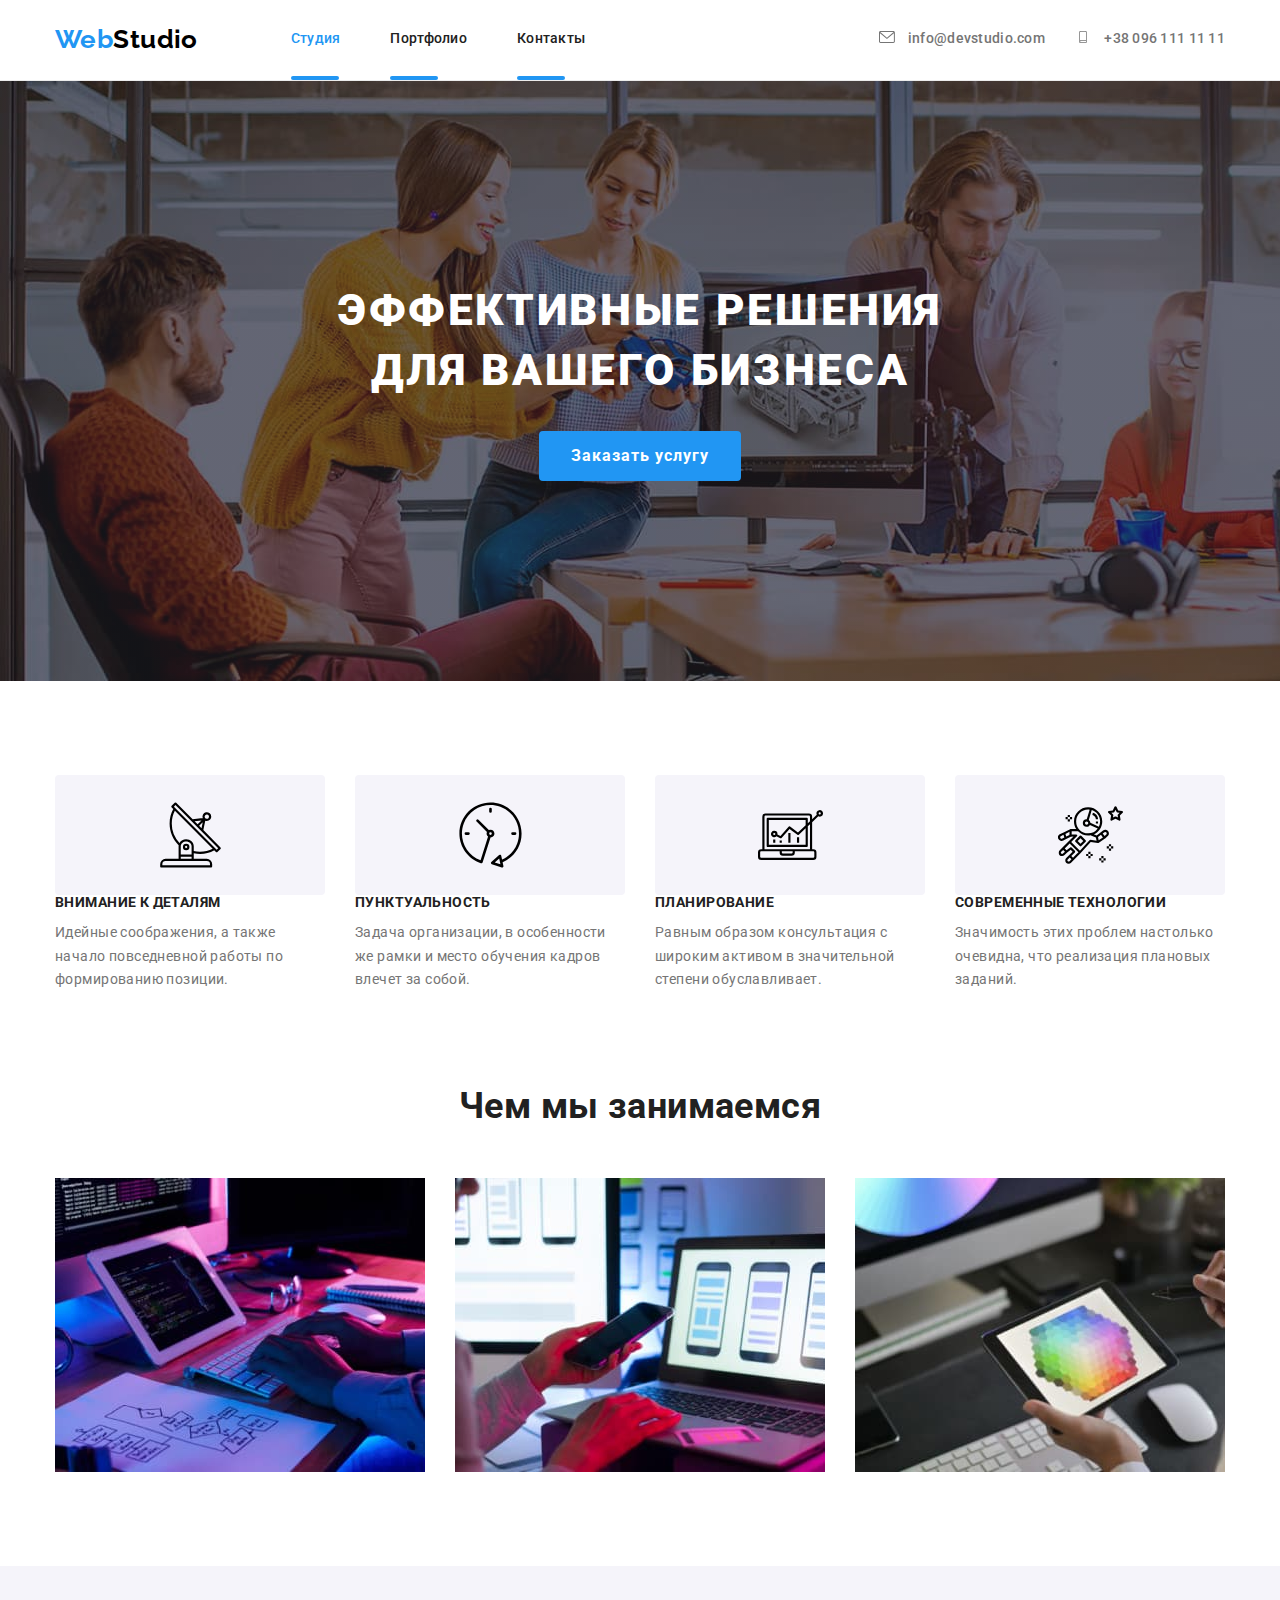
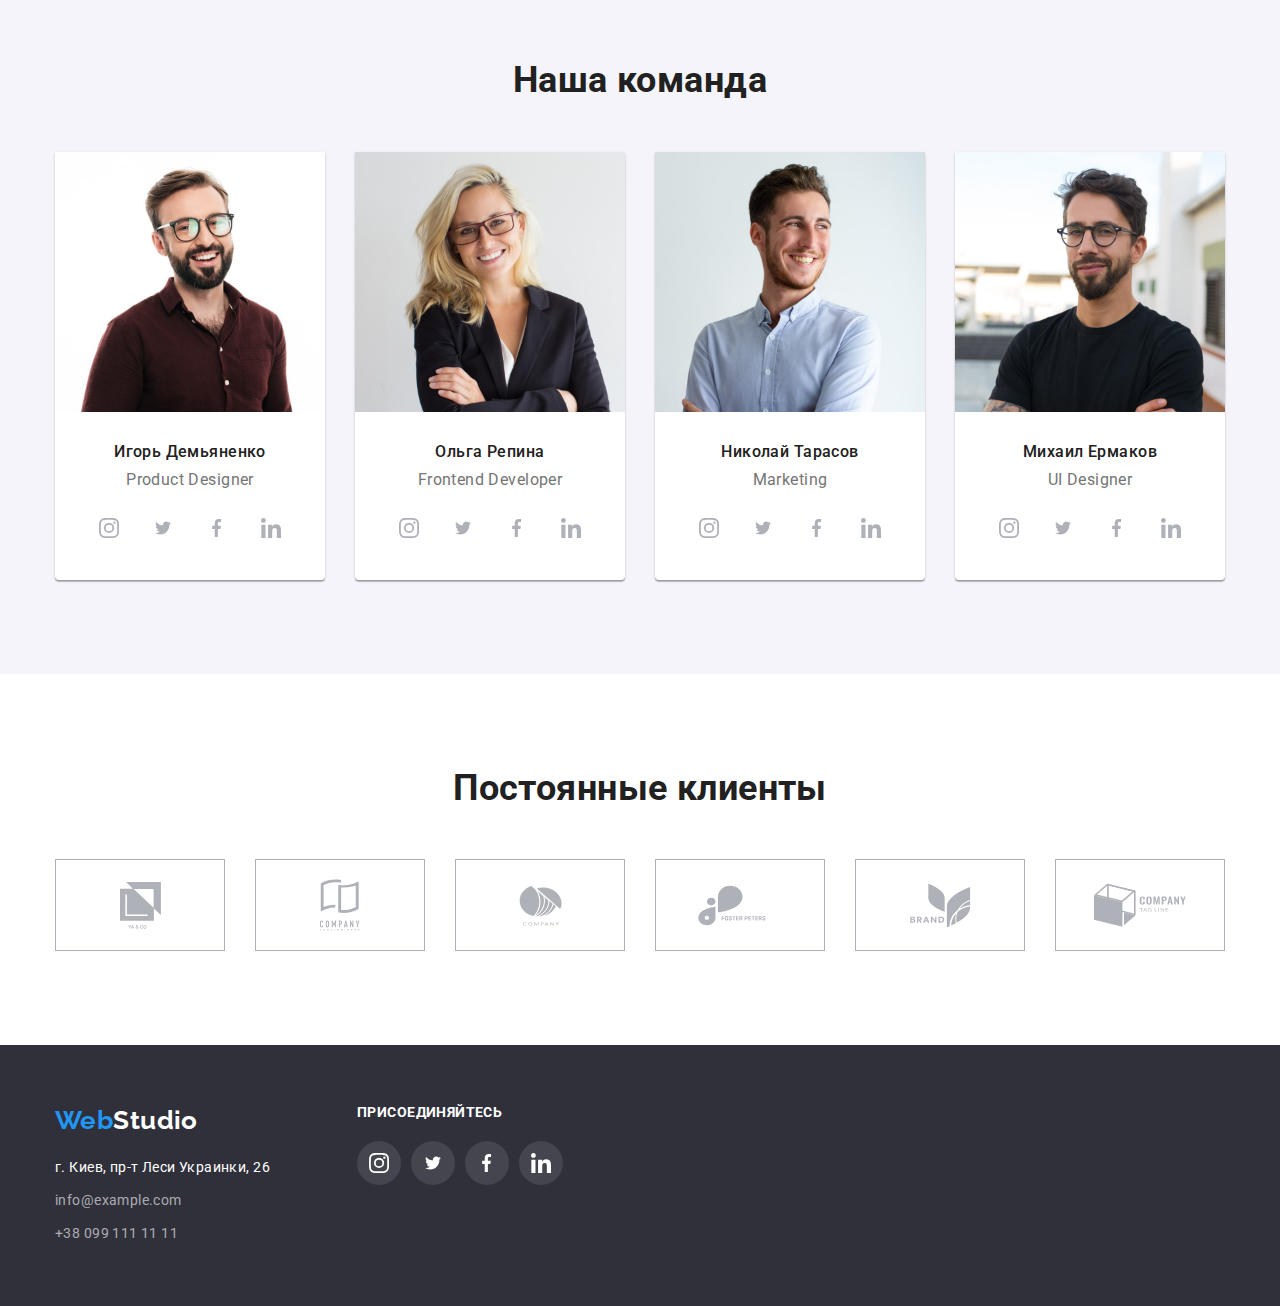
==== index.html @ 02ad619c "Линк в навигации не работает" ====
<!DOCTYPE html>
<html lang="ru">
  <head>
    <meta charset="UTF-8" />
    <meta http-equiv="X-UA-Compatible" content="IE=edge" />
    <meta name="viewport" content="width=device-width, initial-scale=1.0" />
    <title>Студия</title>
    <link rel="preconnect" href="https://fonts.googleapis.com" />
    <link rel="preconnect" href="https://fonts.gstatic.com" crossorigin />
    <link
      href="https://fonts.googleapis.com/css2?family=Raleway:wght@700&family=Roboto:wght@400;500;700;900&display=swap"
      rel="stylesheet"
    />
    <link
      rel="stylesheet"
      href="https://cdnjs.cloudflare.com/ajax/libs/modern-normalize/1.0.0/modern-normalize.min.css"
    />
    <link href="./css/styles.css" rel="stylesheet" />
  </head>
  <body>
    <!-- --------------------------Header---------------------------->
    <header class="page-header">
      <div class="header container">
        <nav class="main-nav">
          <a href="./index.html" lang="en" class="logo"><span class="logo-blue">Web</span>Studio</a>
          <ul class="site-nav list">
            <li class="item">
              <a href="./index.html" class="link current">Студия</a>
            </li>
            <li class="item">
              <a href="./portfolio.html" class="link">Портфолио</a>
            </li>
            <li class="item">
              <a href="" class="link">Контакты</a>
            </li>
          </ul>
        </nav>
        <ul class="contacts-nav list">
          <li class="contact-item">
            <a href="mailto:info@devstudio.com" lang="en" class="link">
              <svg class="contact-icon">
                <use href="./images/icons.svg#icon-envelope"></use>
              </svg>
              info@devstudio.com</a
            >
          </li>
          <li class="contact-item">
            <a href="tel:+380961111111" class="link">
              <svg class="contact-icon">
                <use href="./images/icons.svg#icon-smartphone"></use>
              </svg>
              +38 096 111 11 11</a
            >
          </li>
        </ul>
      </div>
    </header>
    <main>
      <!---------------------------- Герой ---------------------------->
      <section class="hero">
        <div class="container">
          <h1 class="hero-title">
            Эффективные решения <br />
            для вашего бизнеса
          </h1>
          <button type="button" class="button-hero">Заказать услугу</button>
        </div>
      </section>
      <!---------------------------- Особенности---------------------------->
      <section class="section">
        <div class="container">
          <h2 class="section-title title-without-margin visually-hidden">Наши особенности</h2>
          <ul class="feature-list list">
            <li class="feature-item">
              <div class="feature-icon-thumb">
                <svg class="feature-icon" width="65" height="70">
                  <use href="./images/icons.svg#icon-features-antenna"></use>
                </svg>
              </div>

              <h3 class="title">Внимание к деталям</h3>
              <p class="text feature-text">
                Идейные соображения, а также <br />
                начало повседневной работы по <br />
                формированию позиции.
              </p>
            </li>
            <li class="feature-item">
              <div class="feature-icon-thumb">
                <svg class="feature-icon" width="65" height="70">
                  <use href="./images/icons.svg#icon-features-clock"></use>
                </svg>
              </div>
              <h3 class="title">Пунктуальность</h3>
              <p class="text feature-text">
                Задача организации, в особенности <br />
                же рамки и место обучения кадров <br />
                влечет за собой.
              </p>
            </li>
            <li class="feature-item">
              <div class="feature-icon-thumb">
                <svg class="feature-icon" width="65" height="70">
                  <use href="./images/icons.svg#icon-features-diagram"></use>
                </svg>
              </div>
              <h3 class="title">Планирование</h3>
              <p class="text feature-text">
                Равным образом консультация с <br />
                широким активом в значительной <br />
                степени обуславливает.
              </p>
            </li>
            <li class="feature-item">
              <div class="feature-icon-thumb">
                <svg class="feature-icon" width="65" height="70">
                  <use href="./images/icons.svg#icon-features-astronaut"></use>
                </svg>
              </div>
              <h3 class="title">Современные технологии</h3>
              <p class="text feature-text">
                Значимость этих проблем настолько <br />
                очевидна, что реализация плановых <br />
                заданий.
              </p>
            </li>
          </ul>
        </div>
      </section>
      <!------------------------ Виды деятельности ----------------------->
      <section class="section activities">
        <div class="container">
          <h2 class="section-title">Чем мы занимаемся</h2>
          <ul class="activities-list list">
            <li class="activities-item">
              <a href="" class="link">
                <img
                  src="./images/section3-img1.jpg"
                  alt="Процесс программирования"
                  width="370"
                  height="294"
                />
              </a>
            </li>
            <li class="activities-item">
              <a href="" class="link">
                <img
                  src="./images/section3-img2.jpg"
                  alt="Процесс создания мобильного приложения"
                  width="370"
                  height="294"
                />
              </a>
            </li>
            <li class="activities-item">
              <a href="" class="link">
                <img
                  src="./images/section3-img3.jpg"
                  alt="Работа с планшетом"
                  width="370"
                  height="294"
                />
              </a>
            </li>
          </ul>
        </div>
      </section>
      <!------------------------Наша команда------------------------->
      <section class="section team">
        <div class="container">
          <h2 class="section-title">Наша команда</h2>
          <ul class="team-list list">
            <li class="team-item">
              <img
                src="./images/command-img1.jpg"
                alt="Фото Игоря Демьяненко"
                width="270"
                height="260"
                class="img-team"
              />
              <div class="team-content">
                <h3 class="title">Игорь Демьяненко</h3>
                <p lang="en" class="text">Product Designer</p>
                <ul class="social-list list">
                  <li class="social-item">
                    <a href="" class="social-link">
                      <svg class="social-icon instagram">
                        <use href="./images/icons.svg#icon-instagram"></use>
                      </svg>
                    </a>
                  </li>
                  <li class="social-item">
                    <a href="" class="social-link">
                      <svg class="social-icon twitter">
                        <use href="./images/icons.svg#icon-twitter"></use>
                      </svg>
                    </a>
                  </li>
                  <li class="social-item">
                    <a href="" class="social-link">
                      <svg class="social-icon facebook">
                        <use href="./images/icons.svg#icon-facebook"></use>
                      </svg>
                    </a>
                  </li>
                  <li class="social-item">
                    <a href="" class="social-link">
                      <svg class="social-icon linkedin">
                        <use href="./images/icons.svg#icon-linkedin"></use>
                      </svg>
                    </a>
                  </li>
                </ul>
              </div>
            </li>
            <li class="team-item">
              <img
                src="./images/command-img2.jpg"
                alt="Фото Ольги Репиной"
                width="270"
                height="260"
                class="img-team"
              />
              <div class="team-content">
                <h3 class="title">Ольга Репина</h3>
                <p lang="en" class="text">Frontend Developer</p>
                <ul class="social-list list">
                  <li class="social-item">
                    <a href="" class="social-link">
                      <svg class="social-icon instagram">
                        <use href="./images/icons.svg#icon-instagram"></use>
                      </svg>
                    </a>
                  </li>
                  <li class="social-item">
                    <a href="" class="social-link">
                      <svg class="social-icon twitter">
                        <use href="./images/icons.svg#icon-twitter"></use>
                      </svg>
                    </a>
                  </li>
                  <li class="social-item">
                    <a href="" class="social-link">
                      <svg class="social-icon facebook">
                        <use href="./images/icons.svg#icon-facebook"></use>
                      </svg>
                    </a>
                  </li>
                  <li class="social-item">
                    <a href="" class="social-link">
                      <svg class="social-icon linkedin">
                        <use href="./images/icons.svg#icon-linkedin"></use>
                      </svg>
                    </a>
                  </li>
                </ul>
              </div>
            </li>
            <li class="team-item">
              <img
                src="./images/command-img3.jpg"
                alt="Фото Николая Тарасова"
                width="270"
                height="260"
                class="img-team"
              />
              <div class="team-content">
                <h3 class="title">Николай Тарасов</h3>
                <p lang="en" class="text">Marketing</p>
                <ul class="social-list list">
                  <li class="social-item">
                    <a href="" class="social-link">
                      <svg class="social-icon instagram">
                        <use href="./images/icons.svg#icon-instagram"></use>
                      </svg>
                    </a>
                  </li>
                  <li class="social-item">
                    <a href="" class="social-link">
                      <svg class="social-icon twitter">
                        <use href="./images/icons.svg#icon-twitter"></use>
                      </svg>
                    </a>
                  </li>
                  <li class="social-item">
                    <a href="" class="social-link">
                      <svg class="social-icon facebook">
                        <use href="./images/icons.svg#icon-facebook"></use>
                      </svg>
                    </a>
                  </li>
                  <li class="social-item">
                    <a href="" class="social-link">
                      <svg class="social-icon linkedin">
                        <use href="./images/icons.svg#icon-linkedin"></use>
                      </svg>
                    </a>
                  </li>
                </ul>
              </div>
            </li>
            <li class="team-item">
              <img
                src="./images/command-img4.jpg"
                alt="Фото Михаила Ермакова"
                width="270"
                height="260"
                class="img-team"
              />
              <div class="team-content">
                <h3 class="title">Михаил Ермаков</h3>
                <p lang="en" class="text">UI Designer</p>
                <ul class="social-list list">
                  <li class="social-item">
                    <a href="" class="social-link">
                      <svg class="social-icon instagram">
                        <use href="./images/icons.svg#icon-instagram"></use>
                      </svg>
                    </a>
                  </li>
                  <li class="social-item">
                    <a href="" class="social-link">
                      <svg class="social-icon twitter">
                        <use href="./images/icons.svg#icon-twitter"></use>
                      </svg>
                    </a>
                  </li>
                  <li class="social-item">
                    <a href="" class="social-link">
                      <svg class="social-icon facebook">
                        <use href="./images/icons.svg#icon-facebook"></use>
                      </svg>
                    </a>
                  </li>
                  <li class="social-item">
                    <a href="" class="social-link">
                      <svg class="social-icon linkedin">
                        <use href="./images/icons.svg#icon-linkedin"></use>
                      </svg>
                    </a>
                  </li>
                </ul>
              </div>
            </li>
          </ul>
        </div>
      </section>
      <!----------------------Постоянные клиенты------------------------>
      <section class="section">
        <div class="container">
          <h2 class="section-title">Постоянные клиенты</h2>
          <ul class="client-list list">
            <li class="client-items">
              <a href="" class="client-link">
                <svg class="client-icon" width="41" height="47">
                  <use href="./images/icons.svg#icon-logo-client-1"></use>
                </svg>
              </a>
            </li>
            <li class="client-items">
              <a href="" class="client-link">
                <svg class="client-icon" width="40" height="52">
                  <use href="./images/icons.svg#icon-logo-client-2"></use>
                </svg>
              </a>
            </li>
            <li class="client-items">
              <a href="" class="client-link">
                <svg class="client-icon" width="43" height="41">
                  <use href="./images/icons.svg#icon-logo-client-3"></use>
                </svg>
              </a>
            </li>
            <li class="client-items">
              <a href="" class="client-link">
                <svg class="client-icon" width="84" height="41">
                  <use href="./images/icons.svg#icon-logo-client-4"></use>
                </svg>
              </a>
            </li>
            <li class="client-items">
              <a href="" class="client-link">
                <svg class="client-icon" width="63" height="45">
                  <use href="./images/icons.svg#icon-logo-client-5"></use></svg
              ></a>
            </li>
            <li class="client-items">
              <a href="" class="client-link">
                <svg class="client-icon" width="94" height="44">
                  <use href="./images/icons.svg#icon-logo-client-6"></use>
                </svg>
              </a>
            </li>
          </ul>
        </div>
      </section>
    </main>
    <!-- ----------------------------Footer---------------------------- -->
    <footer class="footer-main">
      <div class="footer container">
        <div class="footer-contact">
          <a href="./index.html" lang="en" class="logo"
            ><span class="logo-blue">Web</span><span class="logo-white">Studio</span></a
          >
          <address class="footer-adres-group">
            <ul class="contact-list list">
              <li class="list-item">
                <a
                  href="https://goo.gl/maps/FkcfEeyYFR5ao9Cw6"
                  target="_blank"
                  rel="nofollow noopener noreferrer noindex"
                  class="adress"
                  >г. Киев, пр-т Леси Украинки, 26</a
                >
              </li>
              <li class="list-item">
                <a href="mailto:info@example.com" lang="en" class="link">info@example.com</a>
              </li>
              <li class="list-item">
                <a href="tel:+380991111111" class="link">+38 099 111 11 11</a>
              </li>
            </ul>
          </address>
        </div>
        <div class="footer-social">
          <p class="social-text">присоединяйтесь</p>
          <ul class="social-list list">
            <li class="social-item">
              <a
                href=""
                class="social-link footer-social-link"
                aria-label="Перейти в наш Instagram"
              >
                <span class="visually-hidden">Перейти в наш Instagram</span>
                <svg class="social-icon instagram">
                  <use href="./images/icons.svg#icon-instagram"></use>
                </svg>
              </a>
            </li>
            <li class="social-item">
              <a href="" class="social-link footer-social-link" aria-label="Перейти на наш Twitter">
                <span class="visually-hidden">Перейти на наш Twitter</span>
                <svg class="social-icon twitter">
                  <use href="./images/icons.svg#icon-twitter"></use>
                </svg>
              </a>
            </li>
            <li class="social-item">
              <a
                href=""
                class="social-link footer-social-link"
                aria-label="Перейти на нашу страницу в Facebook"
              >
                <span class="visually-hidden">Перейти на нашу страницу в Facebook</span>
                <svg class="social-icon facebook">
                  <use href="./images/icons.svg#icon-facebook"></use>
                </svg>
              </a>
            </li>
            <li class="social-item">
              <a
                href=""
                class="social-link footer-social-link"
                aria-label="Перейти на нашу страницу в linkedin"
              >
                <span class="visually-hidden">Перейти на нашу страницу в linkedin</span>
                <svg class="social-icon linkedin">
                  <use href="./images/icons.svg#icon-linkedin"></use>
                </svg>
              </a>
            </li>
          </ul>
        </div>
      </div>
    </footer>
  </body>
</html>
---- css/styles.css ----
:root {
  --primary-text-color: #757575;
  --title-text-color: #212121;
  --accent-color: #2196f3;
  --primari-white-color: #ffffff;
  --secondary-white-color: rgba(255, 255, 255, 0.6);
  --secondary-background-color-dark: #2f303a;
  --secondary-background-color-light: #f5f4fa;
  --logo-black: #000000;
  --border-header-color: rgba(236, 236, 236, 100%);
  --border-cards-color: rgba(238, 238, 238, 100%);
  --hero-gradient: rgba(47, 48, 58, 0.4);
  --border-client-color: rgba(175, 177, 184, 1);
  --linear-gradient-hero-color: rgba(47, 48, 58, 0.4);
  --primary-icon-color: #afb1b8;
  --background-icon-footer-color: rgba(255, 255, 255, 0.1);
}

/*----------------------------- Палитра:-----------------------------

Цвет основного текста - #757575
Вторичный цвет текста -  #212121
Акцент - #2196F3
Белый цвет - #FFFFFF
Блый с прозрачностью - rgba(255, 255, 255, 0.6)
Вторичный цвет фона #2F303A
*/

body {
  color: var(--primary-text-color);
  background-color: var(--primari-white-color);
  font-family: Roboto, sans-serif;
  font-size: 14px;
  letter-spacing: 0.03em;
}

.container {
  width: 1200px;
  padding-left: 15px;
  padding-right: 15px;
  margin: 0 auto;
}

/*----------------------------- Утилиты-----------------------------*/

h1,
h2,
h3,
h4,
h5,
h6,
p {
  margin-top: 0px;
  margin-bottom: 0px;
}

img {
  display: block;
  max-width: 100%;
}

.list {
  padding: 0px;
  margin: 0px;

  list-style: none;
}

.visually-hidden {
  position: absolute;
  white-space: nowrap;
  width: 1px;
  height: 1px;
  overflow: hidden;
  border: 0;
  padding: 0;
  clip: rect(0 0 0 0);
  clip-path: inset(50%);
  margin: -1px;
}
/* .hidden {
  visibility: hidden;
} */

/* -----------------------------Social-icons -----------------------------*/

.social-list {
  display: flex;
  justify-content: center;
}

.social-item a {
  display: flex;
  align-items: center;
  justify-content: center;
}

.social-item:not(:last-child) {
  margin-right: 10px;
}

.social-link {
  display: block;
  width: 44px;
  height: 44px;
  border-radius: 50%;

  color: var(--primary-icon-color);
}

.social-icon {
  width: 20px;
  height: 20px;

  fill: currentColor;
}

.social-link:hover,
.social-lin:focus {
  background-color: var(--accent-color);
  color: var(--primari-white-color);
}

.twitter {
  width: 20px;
  height: 16px;
}

.facebook {
  width: 10px;
  height: 20px;
}

/*----------------------------- Header -----------------------------*/

.page-header {
  position: relative;

  padding-top: 24px;
  padding-bottom: 25px;
  border-bottom: 1px solid var(--border-header-color);
}

/* -----------------------------Лого -----------------------------*/

.logo {
  color: var(--logo-black);
  font-family: Raleway, sans-serif;
  font-size: 26px;
  line-height: 1.19;
  font-weight: 700;
  text-decoration: none;
}

.logo-blue {
  color: var(--accent-color);
}

.logo-white {
  color: var(--primari-white-color);
}

/* -----------------------------Site nav -----------------------------*/

.header {
  display: flex;
  align-items: center;
  justify-content: space-between;
}

.page-header .main-nav {
  display: flex;
  align-items: center;
}

.site-nav {
  display: flex;
  margin-left: 93px;
}

.site-nav .item:not(:last-child) {
  margin-right: 50px;
}

/* Расширяет "область действия" ссылок  */
.site-nav .link {
  display: block;
  padding-top: 7px;
  padding-bottom: 7px;
}

.contacts-nav {
  display: flex;
}

.contact-item {
  display: flex;
  align-items: center;
}

.contact-item:not(:last-child) {
  margin-right: 30px;
}

.site-nav .link.current {
  color: var(--accent-color);
}

.site-nav .link {
  color: var(--title-text-color);
  line-height: 1.14;
  font-weight: 500;
  letter-spacing: 0.02em;
  text-decoration: none;
}
.site-nav .link:focus,
.site-nav .link:hover {
  color: var(--accent-color);
}

/* .main-nav .item {
  display: block;
} */

.site-nav .link::after {
  position: absolute;
  bottom: 0%;

  content: '';
  display: block;
  width: 48px;
  height: 4px;

  background-color: var(--accent-color);
  border-radius: 2px;
  /* opacity: 0; */
}

.site-nav .link:hover .link::after {
  opacity: 1;
  background-color: red;
}

.contacts-nav .link {
  color: var(--primary-text-color);
  line-height: 1.14;
  font-weight: 500;
  letter-spacing: 0.02em;
  text-decoration: none;
}

.contact-item {
  fill: currentColor;
}

.contacts-nav .link:focus,
.contacts-nav .link:hover {
  color: var(--accent-color);
}

.contacts-nav .item:not(:last-child) {
  margin-right: 50px;
}

.contact-icon {
  width: 16px;
  height: 12px;
  margin-right: 10px;
}

/* Аналогичные варианты предыдущего селектора */
/* .contacts-nav li:not(:last-child){
  margin-right: 50px; */

/* .contacts-nav .item + .item {
  margin-right: 50px;
} */

/* --------------------------Стили для index.html -----------------------*/

/*------------------------ Common sections style ------------------------*/

.section {
  padding-top: 94px;
  padding-bottom: 94px;
}

.section-title {
  margin-bottom: 50px;

  color: var(--title-text-color);
  font-size: 36px;
  line-height: 1.16;
  text-align: center;
}

.section .title {
  margin-bottom: 10px;

  color: var(--title-text-color);
  font-weight: 500;
  font-size: 16px;
  line-height: 1.19;
}

/*----------------------------- Hero -----------------------------*/
.hero {
  padding-top: 200px;
  padding-bottom: 200px;

  text-align: center;

  background-color: rgba(47, 48, 58, 1);
  min-height: 600px;
  max-width: 1600px;
  margin-left: auto;
  margin-right: auto;
  background-image: linear-gradient(
      var(--linear-gradient-hero-color),
      var(--linear-gradient-hero-color)
    ),
    url('../images/bcg-hero.jpg');
  background-clip: padding-box;
}

.hero-title {
  margin-bottom: 30px;

  color: var(--primari-white-color);
  font-size: 44px;
  line-height: 1.36;
  letter-spacing: 0.06em;
  font-weight: 900;
  text-transform: uppercase;
}

.button-hero {
  padding: 10px 32px;

  color: var(--primari-white-color);
  background-color: var(--accent-color);
  font-weight: 700;
  font-size: 16px;
  line-height: 1.88;
  letter-spacing: 0.06em;
  border: none;
  border-radius: 4px;
}

/*----------------------------- Features -----------------------------*/

.title-without-margin {
  margin: 0px;
}

.feature-list {
  display: flex;
}

.feature-item:not(:last-child) {
  margin-right: 30px;
}

.feature-icon-thumb {
  width: 270px;
  height: 120px;
  background-color: var(--secondary-background-color-light);
  border-radius: 4px;

  display: flex;
  justify-content: center;
  align-items: center;
}

/* Иконки можно как фон задать, если они не интерактивные: */
/* .feature-item::before {
  content: '';
  display: block;
  height: 120px;
  background-color: var(--secondary-background-color-light);
  border-radius: 4px;
}

.feature-item:nth-child(1)::before {
  background-image: url(../images/features-antenna.svg);
  background-repeat: no-repeat;
  background-position: center;
}

.feature-item:nth-child(2)::before {
  background-image: url(../images/features-clock.svg);
  background-repeat: no-repeat;
  background-position: center;
}

.feature-item:nth-child(3)::before {
  background-image: url(../images/features-diagram.svg);
  background-repeat: no-repeat;
  background-position: center;
}

.feature-item:nth-child(4)::before {
  background-image: url(../images/features-astronaut.svg);
  background-repeat: no-repeat;
  background-position: center;
} */

.feature-item .title {
  color: var(--title-text-color);
  font-size: 14px;
  line-height: 1.14;
  font-weight: 700;
  text-transform: uppercase;
}

.feature-item .text {
  line-height: 1.7;
}

.feature-item .feature-text {
  width: 270px;
}

/*----------------------------- Activities -----------------------------*/

.section.activities {
  padding-top: 0px;
}

.section .activities-list {
  display: flex;
}

.activities-item:not(:last-child) {
  margin-right: 30px;
}

/* -----------------------------Team----------------------------- */
.section.team {
  background-color: var(--secondary-background-color-light);
}

.team-list {
  display: flex;
  justify-content: space-between;
}

/* А можно вместо justify-content: space-between в предыдущем правиле (во флексе) вот так сделать */
/* .team-item:not(:last-child) {
  margin-right: 30px;
} */

.team-item {
  box-shadow: 0px 2px 1px 0px rgba(0, 0, 0, 0.2), 0px 1px 1px 0px rgba(0, 0, 0, 0.14),
    0px 1px 3px 0px rgba(0, 0, 0, 0.12);
  border-bottom-left-radius: 4px;
  border-bottom-right-radius: 4px;
  background-color: var(--primari-white-color);
}

.team-content {
  padding: 30px 32px;
}

.team-list .title {
  text-align: center;
}

.team-item .text {
  margin-bottom: 16px;

  font-size: 16px;
  line-height: 1.17;
  text-align: center;
}

/* -----------------------------Client----------------------------- */

.client-list {
  display: flex;
  justify-content: space-between;
}

.client-link {
  width: 170px;
  height: 92px;
  border: 1px solid var(--border-client-color);

  display: flex;
  justify-content: center;
  align-items: center;
  color: var(--primary-icon-color);
}

.client-link:hover,
.client-link:focus {
  color: var(--accent-color);
  border-color: var(--accent-color);
}

.client-icon {
  fill: currentColor;
}

/* -----------------------------Footer ----------------------------- */

.footer-main {
  padding-top: 60px;
  padding-bottom: 60px;

  background-color: var(--secondary-background-color-dark);
}

.footer.container {
  display: flex;
}

.contact-list .adress {
  color: var(--primari-white-color);
  line-height: 1.71;
}

.contact-list .link {
  color: var(--secondary-white-color);
  line-height: 1.71;
  text-decoration: none;
}

.contact-list .adress:focus,
.contact-list .adress:hover,
.contact-list .link:focus,
.contact-list .link:hover {
  color: var(--accent-color);
}

.contact-list .link,
.contact-list .adress {
  font-style: normal;
  text-decoration: none;
}

.contact-list .list-item:not(:last-child) {
  margin-bottom: 9px;
}

.footer-adres-group {
  margin-top: 20px;
}

.social-text {
  margin-bottom: 20px;

  color: var(--primari-white-color);
  font-weight: 700;
  line-height: 1.14;
  letter-spacing: 0.03em;
  text-transform: uppercase;
}

.footer-social {
  margin-left: 87px;
}

.footer-social-link {
  background-color: var(--background-icon-footer-color);
  color: var(--primari-white-color);
}

.footer-social-link:hover,
.footer-social-link:focus {
  background-color: var(--accent-color);
}

/* -----------------------Стили для portfolio.html -----------------------*/

/* -----------------------------Buttons----------------------------- */

.portfolio-button-list {
  display: flex;
  justify-content: center;
  margin-bottom: 50px;
}

.btn-item:not(:last-child) {
  margin-right: 8px;
}

.button-portfolio {
  border: none;
  border-radius: 4px;

  font-weight: 500;
  font-size: 16px;
  line-height: 1.63;
  padding: 6px 22px;
  color: var(--title-text-color);
  background-color: var(--secondary-background-color-light);
  /* font-family: inherit; */
  cursor: pointer;
}

.button-portfolio:hover,
.button-portfolio:focus {
  color: var(--primari-white-color);
  background-color: var(--accent-color);

  box-shadow: 0px 2px 2px 0px rgba(0, 0, 0, 0.12), 0px 1px 2px 0px rgba(0, 0, 0, 0.08),
    0px 3px 1px 0px rgba(0, 0, 0, 0.1);
}

/*-------------------------- List of our works --------------------------*/

.nomargin {
  margin: 0px;
}

.cards-list {
  display: flex;
  flex-wrap: wrap;
}

/* calc ((100% - кол-во маржинов в строке * на значение маржина) / на кол-во элементов в строке */

.cards-list .cards-item {
  /* width: 370px; */
  /* вместо width правильнее flex-basis */
  flex-basis: calc((100% - 60px) / 3);
  /* Аналогично предыдущей формуле */
  /* flex-basis: calc(100% / 3 - 30px); */
  margin-right: 30px;
  margin-bottom: 30px;
}

.cards-list .cards-item:nth-child(3n) {
  margin-right: 0px;
}

.cards-list .cards-item:nth-last-child(-n + 3) {
  margin-bottom: 0px;
}

/* А можно вот так, для уменьшения кода. 
Тоесть точечно даем маржин, а не даем всей группе и точечно снимаем*/
/* .cards-list .cards-item:not(:nth-last-child(-n + 3) {
  margin-bottom: 30px;
} */

.card-content {
  padding: 20px 24px;
  border-left: 1px solid rgba(238, 238, 238, 1);
  border-right: 1px solid rgba(238, 238, 238, 1);
  border-bottom: 1px solid rgba(238, 238, 238, 1);
}

.cards-item .title {
  margin-bottom: 4px;

  color: var(--title-text-color);
  font-size: 18px;
  font-weight: 700;
  line-height: 2;
  letter-spacing: 0.06em;
}

.cards-item:hover,
.cards-item:focus {
  box-shadow: 1px 4px 6px 0px rgba(0, 0, 0, 0.16), 0px 4px 4px 0px rgba(0, 0, 0, 0.06),
    0px 1px 1px 0px rgba(0, 0, 0, 0.12);
  border: 1px solid rgba(238, 238, 238, 1);
}

.cards-item .text {
  color: var(--primary-text-color);
  font-size: 16px;
  line-height: 1.88;
}

/* Убирает подчеркивание с ссылок */
.cards-item .card-link {
  text-decoration: none;
}
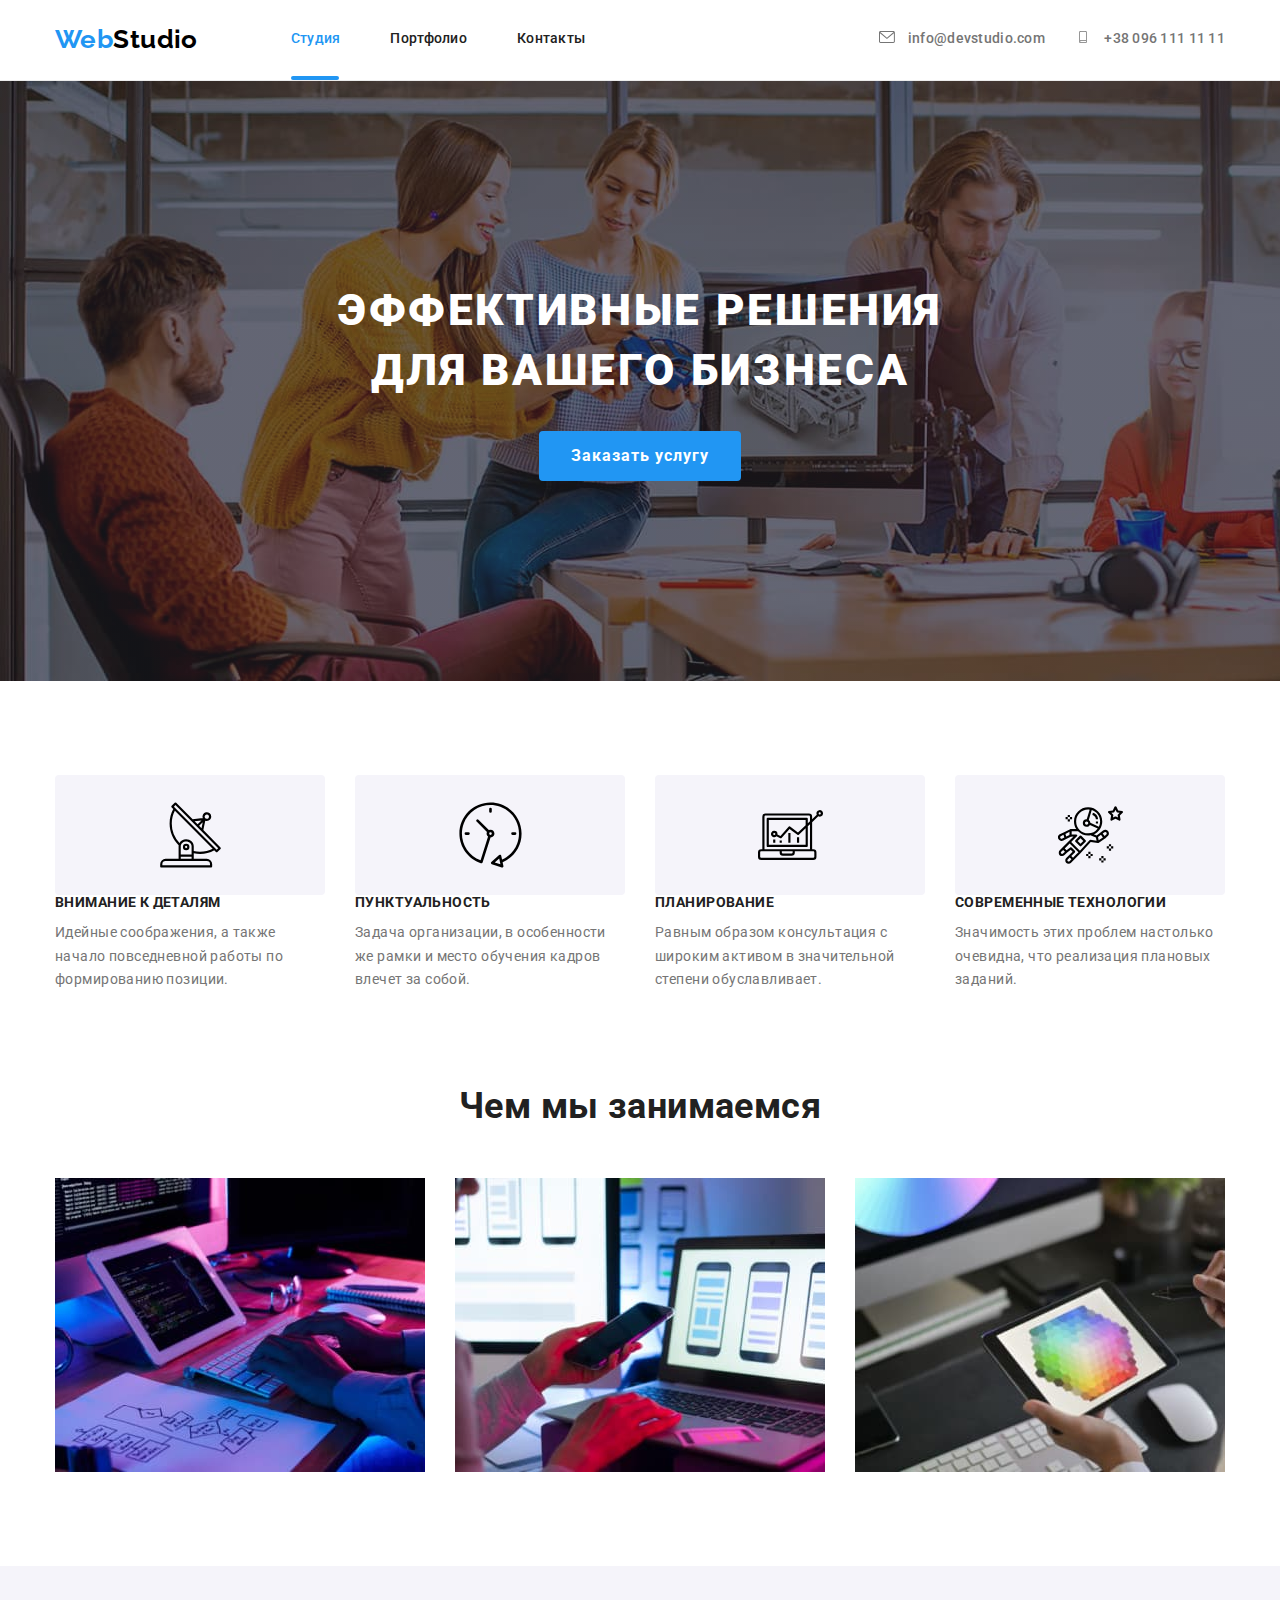
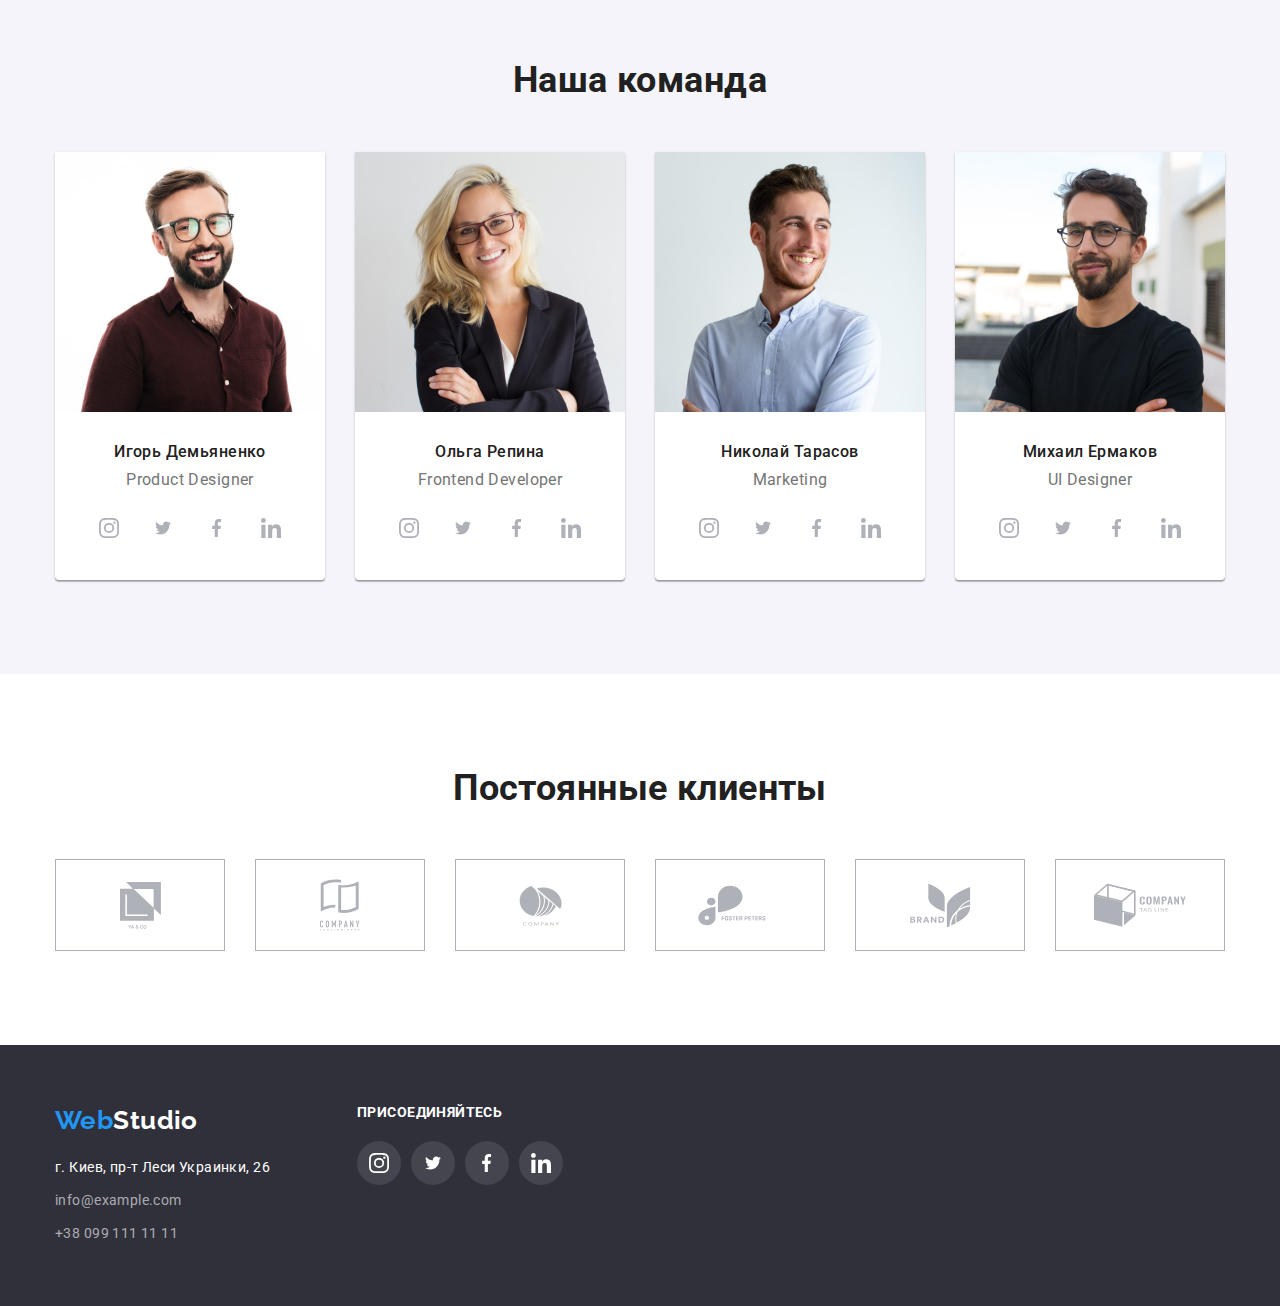
==== commit 95c26e01: "Добавляет модальное окно" ====
--- a/index.html
+++ b/index.html
@@ -63,7 +63,19 @@
             Эффективные решения <br />
             для вашего бизнеса
           </h1>
-          <button type="button" class="button-hero">Заказать услугу</button>
+          <button data-modal-open type="button" class="button-hero">Заказать услугу</button>
+          <div class="backdrop is-hidden" data-modal>
+            <div class="modal">
+              <p class="modal-content">
+                Lorem ipsum dolor sit amet consectetur adipisicing elit. Animi, quas consequuntur.
+                Maiores ullam at ex mollitia laboriosam doloribus quos, praesentium, fugit accusamus
+                dignissimos repudiandae vel quod esse. Tenetur, odio quasi!
+              </p>
+              <button data-modal-close type="button" class="button-close">
+                <img src="./images/close.svg" alt="Закрыть" width="30" height="30" />
+              </button>
+            </div>
+          </div>
         </div>
       </section>
       <!---------------------------- Особенности---------------------------->
@@ -473,5 +485,6 @@
         </div>
       </div>
     </footer>
+    <script src="./js/modal.js"></script>
   </body>
 </html>
--- a/css/styles.css
+++ b/css/styles.css
@@ -14,6 +14,8 @@
   --linear-gradient-hero-color: rgba(47, 48, 58, 0.4);
   --primary-icon-color: #afb1b8;
   --background-icon-footer-color: rgba(255, 255, 255, 0.1);
+  --background-backdrop: rgba(0, 0, 0, 0.2);
+  --background-hero: rgba(47, 48, 58, 1);
 }
 
 /*----------------------------- Палитра:-----------------------------
@@ -218,11 +220,11 @@
   color: var(--accent-color);
 }
 
-/* .main-nav .item {
+/* .site-nav .item {
   display: block;
 } */
 
-.site-nav .link::after {
+.current::after {
   position: absolute;
   bottom: 0%;
 
@@ -236,7 +238,7 @@
   /* opacity: 0; */
 }
 
-.site-nav .link:hover .link::after {
+.site-nav .link:hover .current::after {
   opacity: 1;
   background-color: red;
 }
@@ -310,7 +312,7 @@
 
   text-align: center;
 
-  background-color: rgba(47, 48, 58, 1);
+  background-color: var(--background-hero);
   min-height: 600px;
   max-width: 1600px;
   margin-left: auto;
@@ -347,6 +349,42 @@
   border-radius: 4px;
 }
 
+.backdrop {
+  position: fixed;
+  top: 0;
+  left: 0;
+  right: 0;
+  bottom: 0;
+  background-color: var(--background-backdrop);
+}
+
+.backdrop.is-hidden {
+  opacity: 0;
+  pointer-events: none;
+}
+
+.modal {
+  position: absolute;
+  top: 50%;
+  left: 50%;
+  transform: translate(-50%, -50%);
+
+  padding-top: 30px;
+  height: 581px;
+  width: 528px;
+  background-color: #ffffff;
+}
+
+.button-close {
+  position: absolute;
+  top: 0;
+  right: 0;
+  padding: 0px;
+
+  background-color: #ffffff;
+  border: none;
+}
+
 /*----------------------------- Features -----------------------------*/
 
 .title-without-margin {
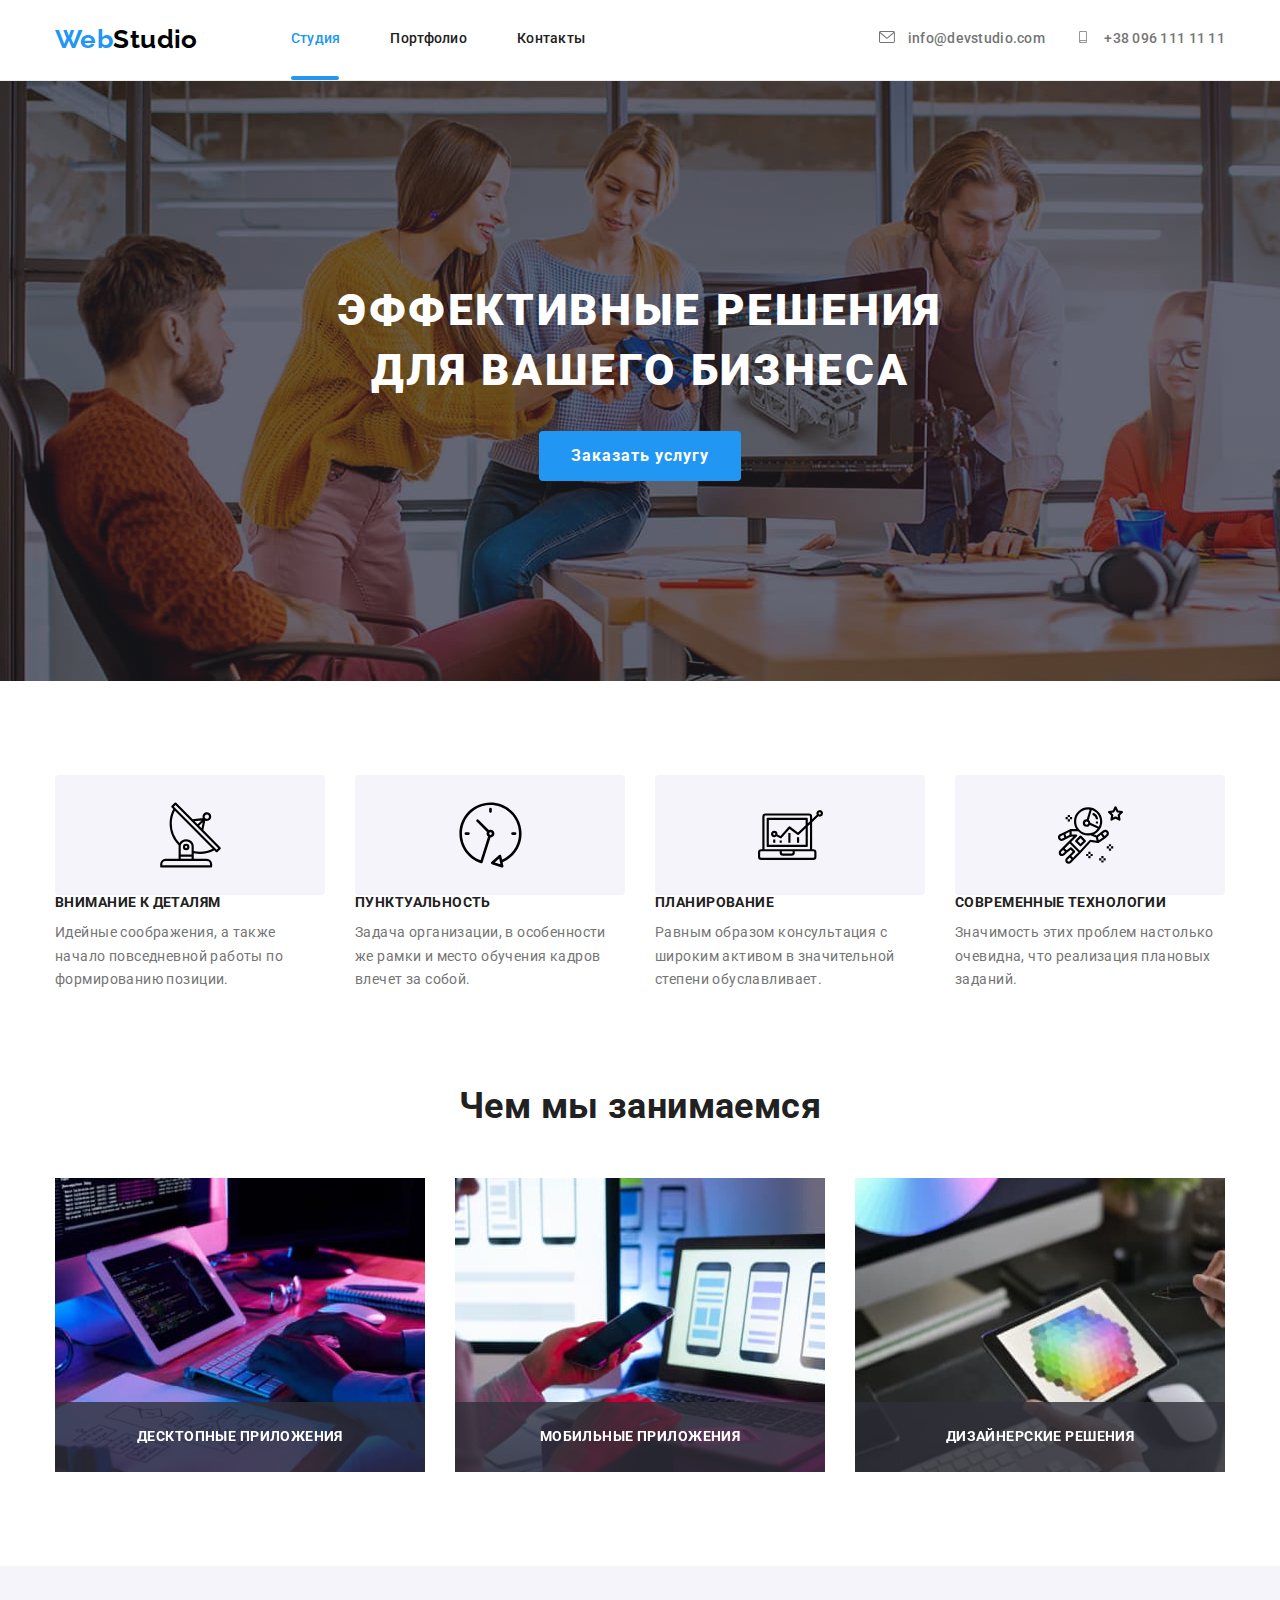
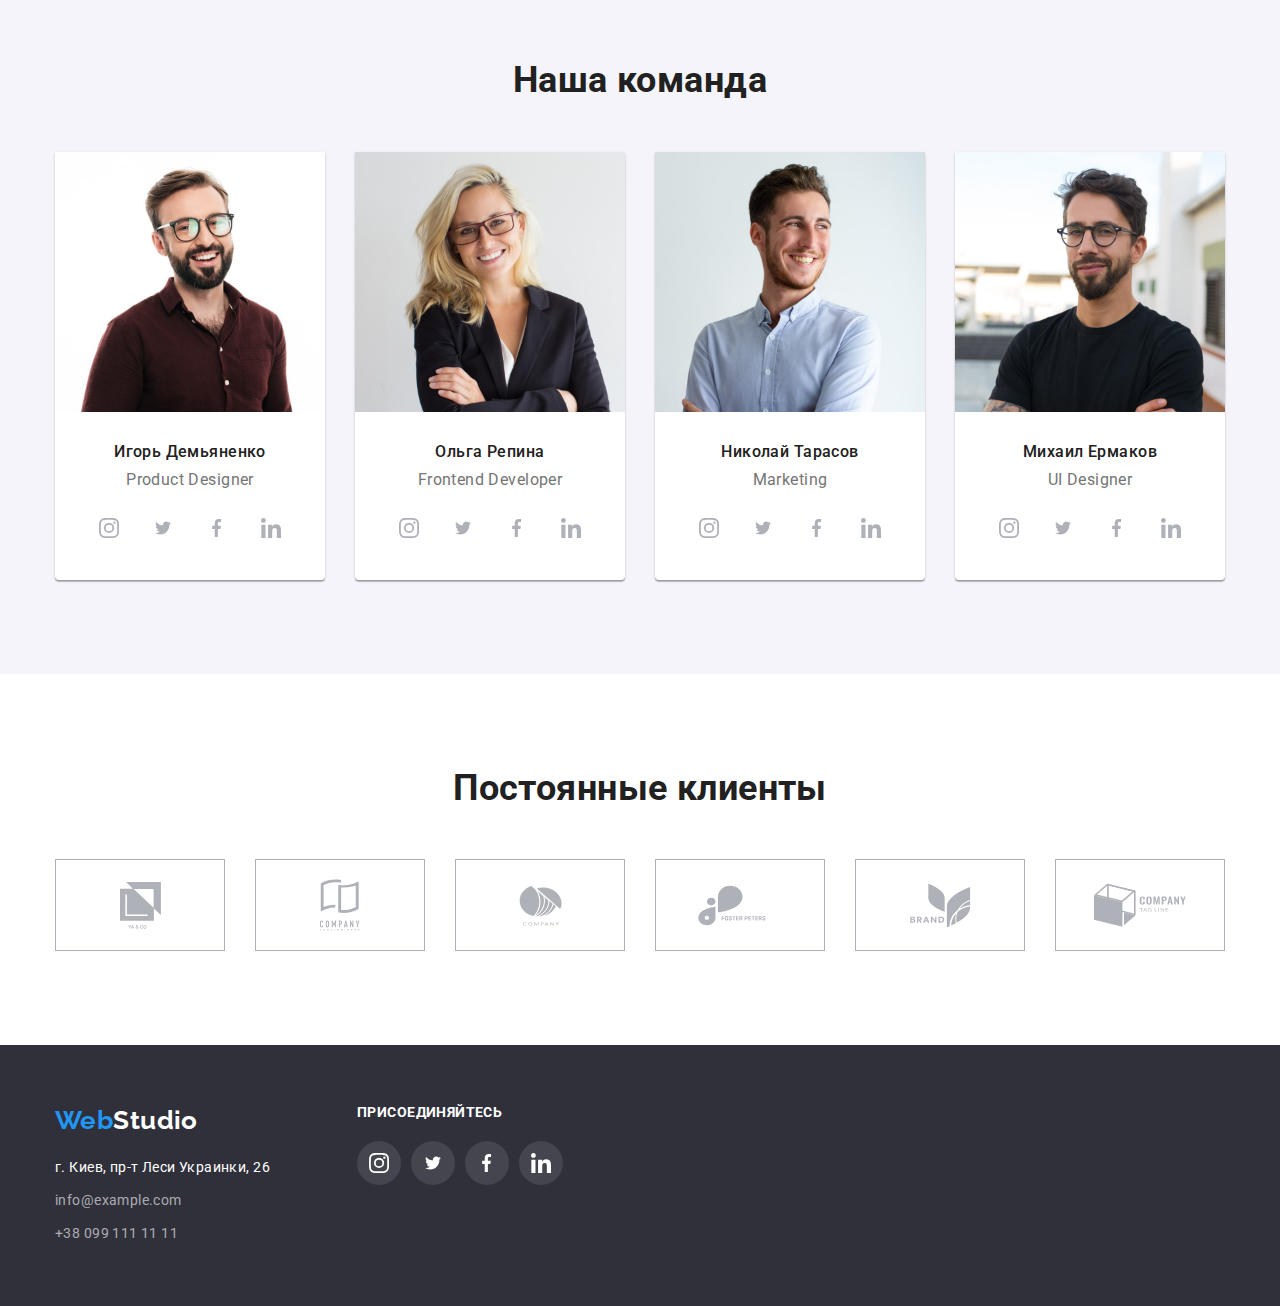
==== commit 3fadb013: "Добавляет надписи карточек в разделе Чем занимаемся" ====
--- a/index.html
+++ b/index.html
@@ -89,7 +89,6 @@
                   <use href="./images/icons.svg#icon-features-antenna"></use>
                 </svg>
               </div>
-
               <h3 class="title">Внимание к деталям</h3>
               <p class="text feature-text">
                 Идейные соображения, а также <br />
@@ -146,32 +145,47 @@
           <ul class="activities-list list">
             <li class="activities-item">
               <a href="" class="link">
-                <img
-                  src="./images/section3-img1.jpg"
-                  alt="Процесс программирования"
-                  width="370"
-                  height="294"
-                />
+                <div class="thumb">
+                  <img
+                    src="./images/section3-img1.jpg"
+                    alt="Процесс программирования"
+                    width="370"
+                    height="294"
+                  />
+                  <div class="description">
+                    <span class="description-text">Десктопные приложения</span>
+                  </div>
+                </div>
               </a>
             </li>
             <li class="activities-item">
               <a href="" class="link">
-                <img
-                  src="./images/section3-img2.jpg"
-                  alt="Процесс создания мобильного приложения"
-                  width="370"
-                  height="294"
-                />
+                <div class="thumb">
+                  <img
+                    src="./images/section3-img2.jpg"
+                    alt="Процесс создания мобильного приложения"
+                    width="370"
+                    height="294"
+                  />
+                  <div class="description">
+                    <span class="description-text">Мобильные приложения</span>
+                  </div>
+                </div>
               </a>
             </li>
             <li class="activities-item">
               <a href="" class="link">
-                <img
-                  src="./images/section3-img3.jpg"
-                  alt="Работа с планшетом"
-                  width="370"
-                  height="294"
-                />
+                <div class="thumb">
+                  <img
+                    src="./images/section3-img3.jpg"
+                    alt="Работа с планшетом"
+                    width="370"
+                    height="294"
+                  />
+                  <div class="description">
+                    <span class="description-text">Дизайнерские решения</span>
+                  </div>
+                </div>
               </a>
             </li>
           </ul>
--- a/css/styles.css
+++ b/css/styles.css
@@ -16,6 +16,7 @@
   --background-icon-footer-color: rgba(255, 255, 255, 0.1);
   --background-backdrop: rgba(0, 0, 0, 0.2);
   --background-hero: rgba(47, 48, 58, 1);
+  --background-description: rgba(47, 48, 58, 0.8);
 }
 
 /*----------------------------- Палитра:-----------------------------
@@ -459,6 +460,35 @@
   width: 270px;
 }
 
+.description {
+  position: absolute;
+  bottom: 0;
+
+  display: flex;
+  justify-content: center;
+  align-items: center;
+
+  width: 370px;
+  height: 70px;
+  background-color: var(--background-description);
+}
+
+.description-text {
+  font-weight: 700;
+
+  line-height: 1.14;
+  text-align: center;
+  color: #ffffff;
+  text-transform: uppercase;
+}
+
+.activities-item .thumb {
+  position: relative;
+}
+
+.activities-item .link {
+  text-decoration: none;
+}
 /*----------------------------- Activities -----------------------------*/
 
 .section.activities {
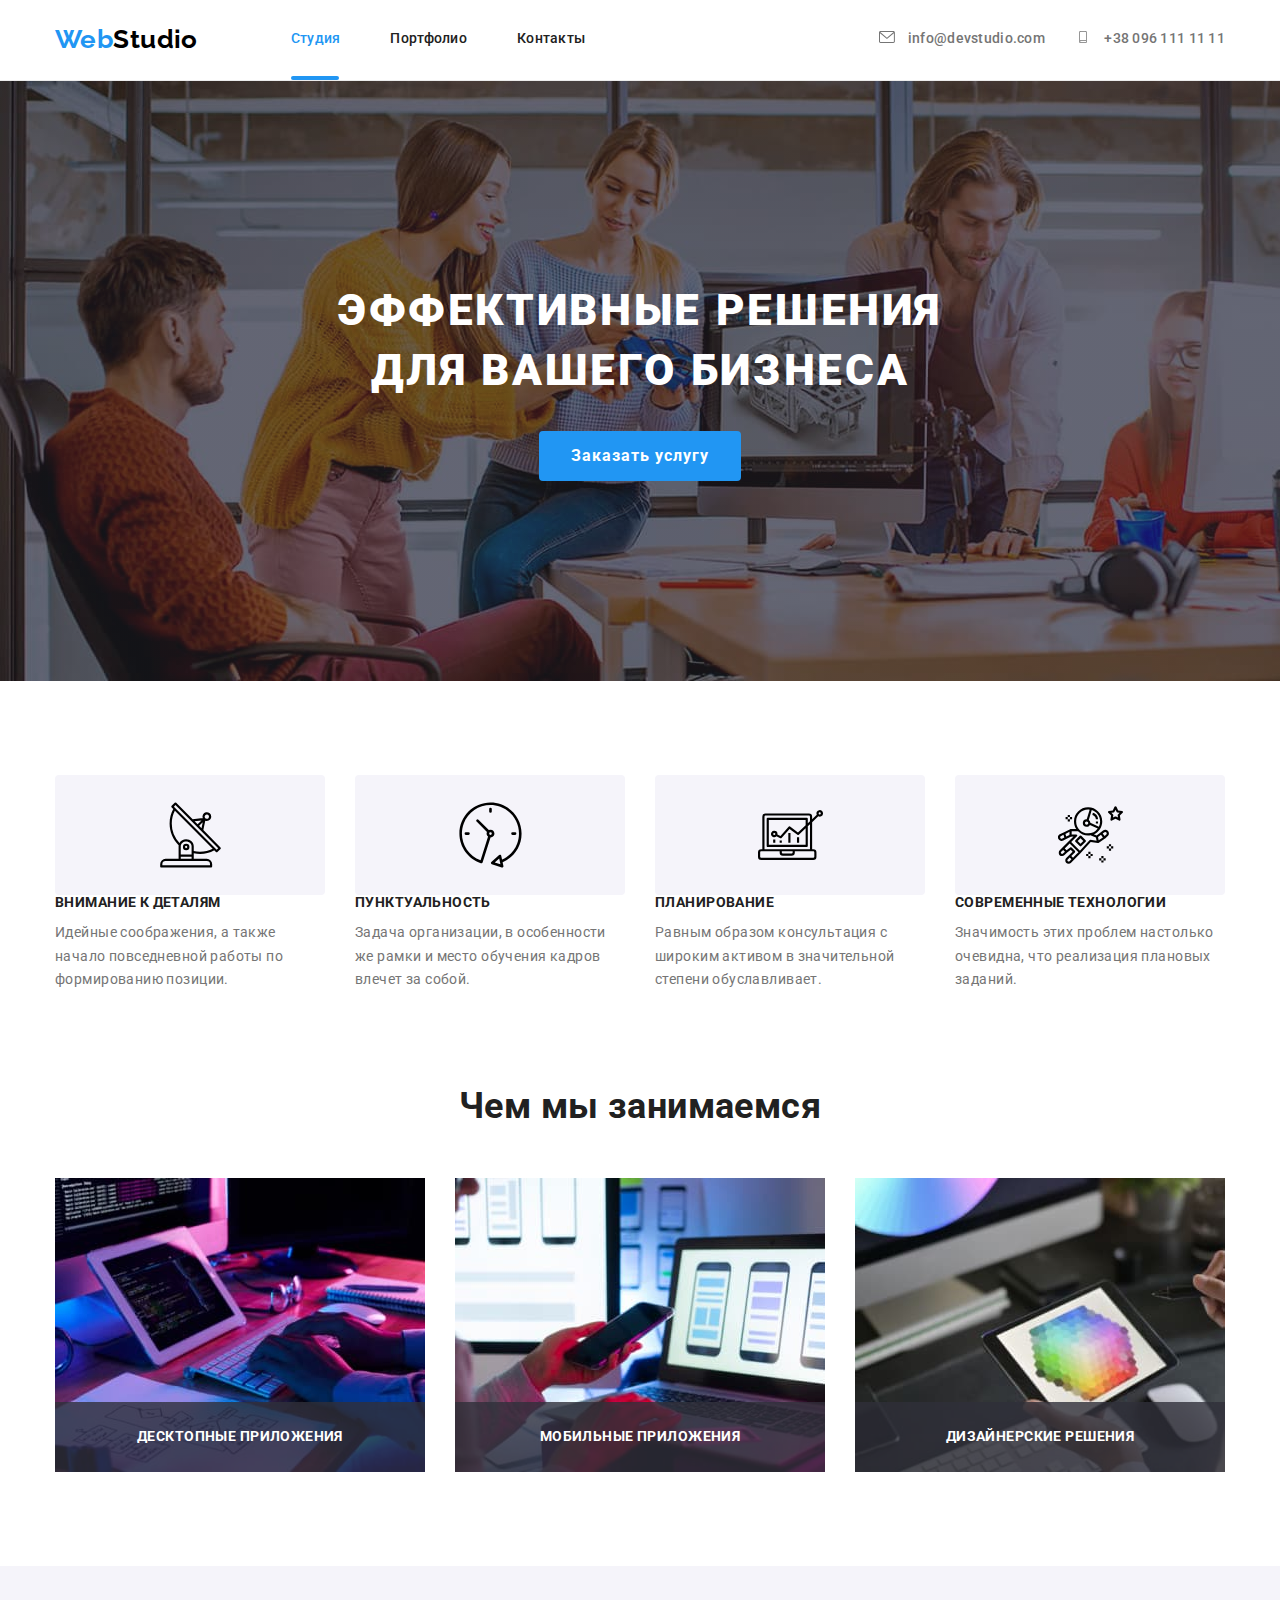
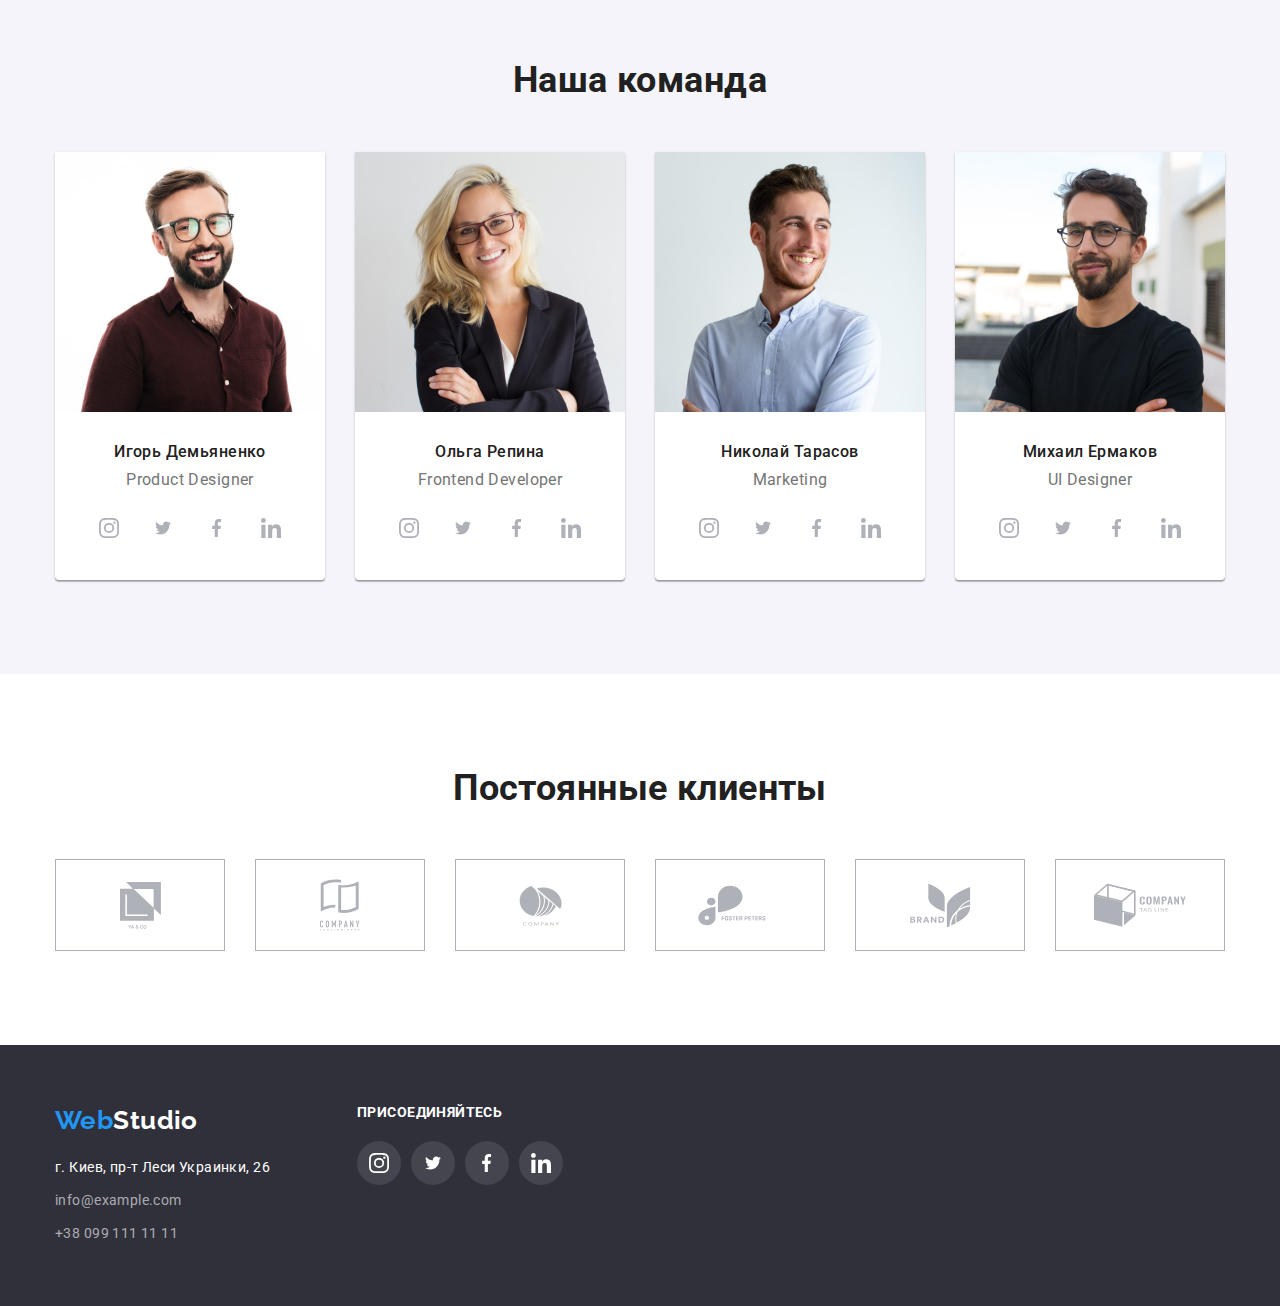
==== commit 8e7122ac: "Добавляет opacity карточкам Портфолио" ====
--- a/index.html
+++ b/index.html
@@ -24,13 +24,13 @@
         <nav class="main-nav">
           <a href="./index.html" lang="en" class="logo"><span class="logo-blue">Web</span>Studio</a>
           <ul class="site-nav list">
-            <li class="item">
+            <li class="site-nav-item">
               <a href="./index.html" class="link current">Студия</a>
             </li>
-            <li class="item">
+            <li class="site-nav-item">
               <a href="./portfolio.html" class="link">Портфолио</a>
             </li>
-            <li class="item">
+            <li class="site-nav-item">
               <a href="" class="link">Контакты</a>
             </li>
           </ul>
@@ -145,45 +145,45 @@
           <ul class="activities-list list">
             <li class="activities-item">
               <a href="" class="link">
-                <div class="thumb">
+                <div class="features-thumb">
                   <img
                     src="./images/section3-img1.jpg"
                     alt="Процесс программирования"
                     width="370"
                     height="294"
                   />
-                  <div class="description">
-                    <span class="description-text">Десктопные приложения</span>
+                  <div class="features-description">
+                    <span class="features-description-text">Десктопные приложения</span>
                   </div>
                 </div>
               </a>
             </li>
             <li class="activities-item">
               <a href="" class="link">
-                <div class="thumb">
+                <div class="features-thumb">
                   <img
                     src="./images/section3-img2.jpg"
                     alt="Процесс создания мобильного приложения"
                     width="370"
                     height="294"
                   />
-                  <div class="description">
-                    <span class="description-text">Мобильные приложения</span>
+                  <div class="features-description">
+                    <span class="features-description-text">Мобильные приложения</span>
                   </div>
                 </div>
               </a>
             </li>
             <li class="activities-item">
               <a href="" class="link">
-                <div class="thumb">
+                <div class="features-thumb">
                   <img
                     src="./images/section3-img3.jpg"
                     alt="Работа с планшетом"
                     width="370"
                     height="294"
                   />
-                  <div class="description">
-                    <span class="description-text">Дизайнерские решения</span>
+                  <div class="features-description">
+                    <span class="features-description-text">Дизайнерские решения</span>
                   </div>
                 </div>
               </a>
--- a/css/styles.css
+++ b/css/styles.css
@@ -16,7 +16,8 @@
   --background-icon-footer-color: rgba(255, 255, 255, 0.1);
   --background-backdrop: rgba(0, 0, 0, 0.2);
   --background-hero: rgba(47, 48, 58, 1);
-  --background-description: rgba(47, 48, 58, 0.8);
+  --background-description-index: rgba(47, 48, 58, 0.8);
+  --background-description-portfolio: rgba(33, 150, 243, 0.9);
 }
 
 /*----------------------------- Палитра:-----------------------------
@@ -181,7 +182,7 @@
   margin-left: 93px;
 }
 
-.site-nav .item:not(:last-child) {
+.site-nav .site-nav-item:not(:last-child) {
   margin-right: 50px;
 }
 
@@ -236,12 +237,6 @@
 
   background-color: var(--accent-color);
   border-radius: 2px;
-  /* opacity: 0; */
-}
-
-.site-nav .link:hover .current::after {
-  opacity: 1;
-  background-color: red;
 }
 
 .contacts-nav .link {
@@ -357,6 +352,8 @@
   right: 0;
   bottom: 0;
   background-color: var(--background-backdrop);
+
+  z-index: 1;
 }
 
 .backdrop.is-hidden {
@@ -460,7 +457,7 @@
   width: 270px;
 }
 
-.description {
+.features-description {
   position: absolute;
   bottom: 0;
 
@@ -470,19 +467,17 @@
 
   width: 370px;
   height: 70px;
-  background-color: var(--background-description);
-}
-
-.description-text {
+  background-color: var(--background-description-index);
+}
+
+.features-description-text {
   font-weight: 700;
-
   line-height: 1.14;
-  text-align: center;
-  color: #ffffff;
+  color: var(--primari-white-color);
   text-transform: uppercase;
 }
 
-.activities-item .thumb {
+.activities-item .features-thumb {
   position: relative;
 }
 
@@ -747,3 +742,36 @@
 .cards-item .card-link {
   text-decoration: none;
 }
+
+.card-description {
+  position: absolute;
+  bottom: 0;
+
+  width: 370px;
+  height: 294px;
+  background-color: var(--background-description-portfolio);
+
+  opacity: 0;
+}
+
+.card-description-text {
+  position: absolute;
+  top: 50%;
+  left: 50%;
+  transform: translate(-50%, -50%);
+
+  width: 322px;
+  height: 168px;
+
+  font-size: 18px;
+  line-height: 1.55;
+  color: var(--primari-white-color);
+}
+
+.cards-item:hover .card-description {
+  opacity: 1;
+}
+
+.cards-item .card-thumb {
+  position: relative;
+}
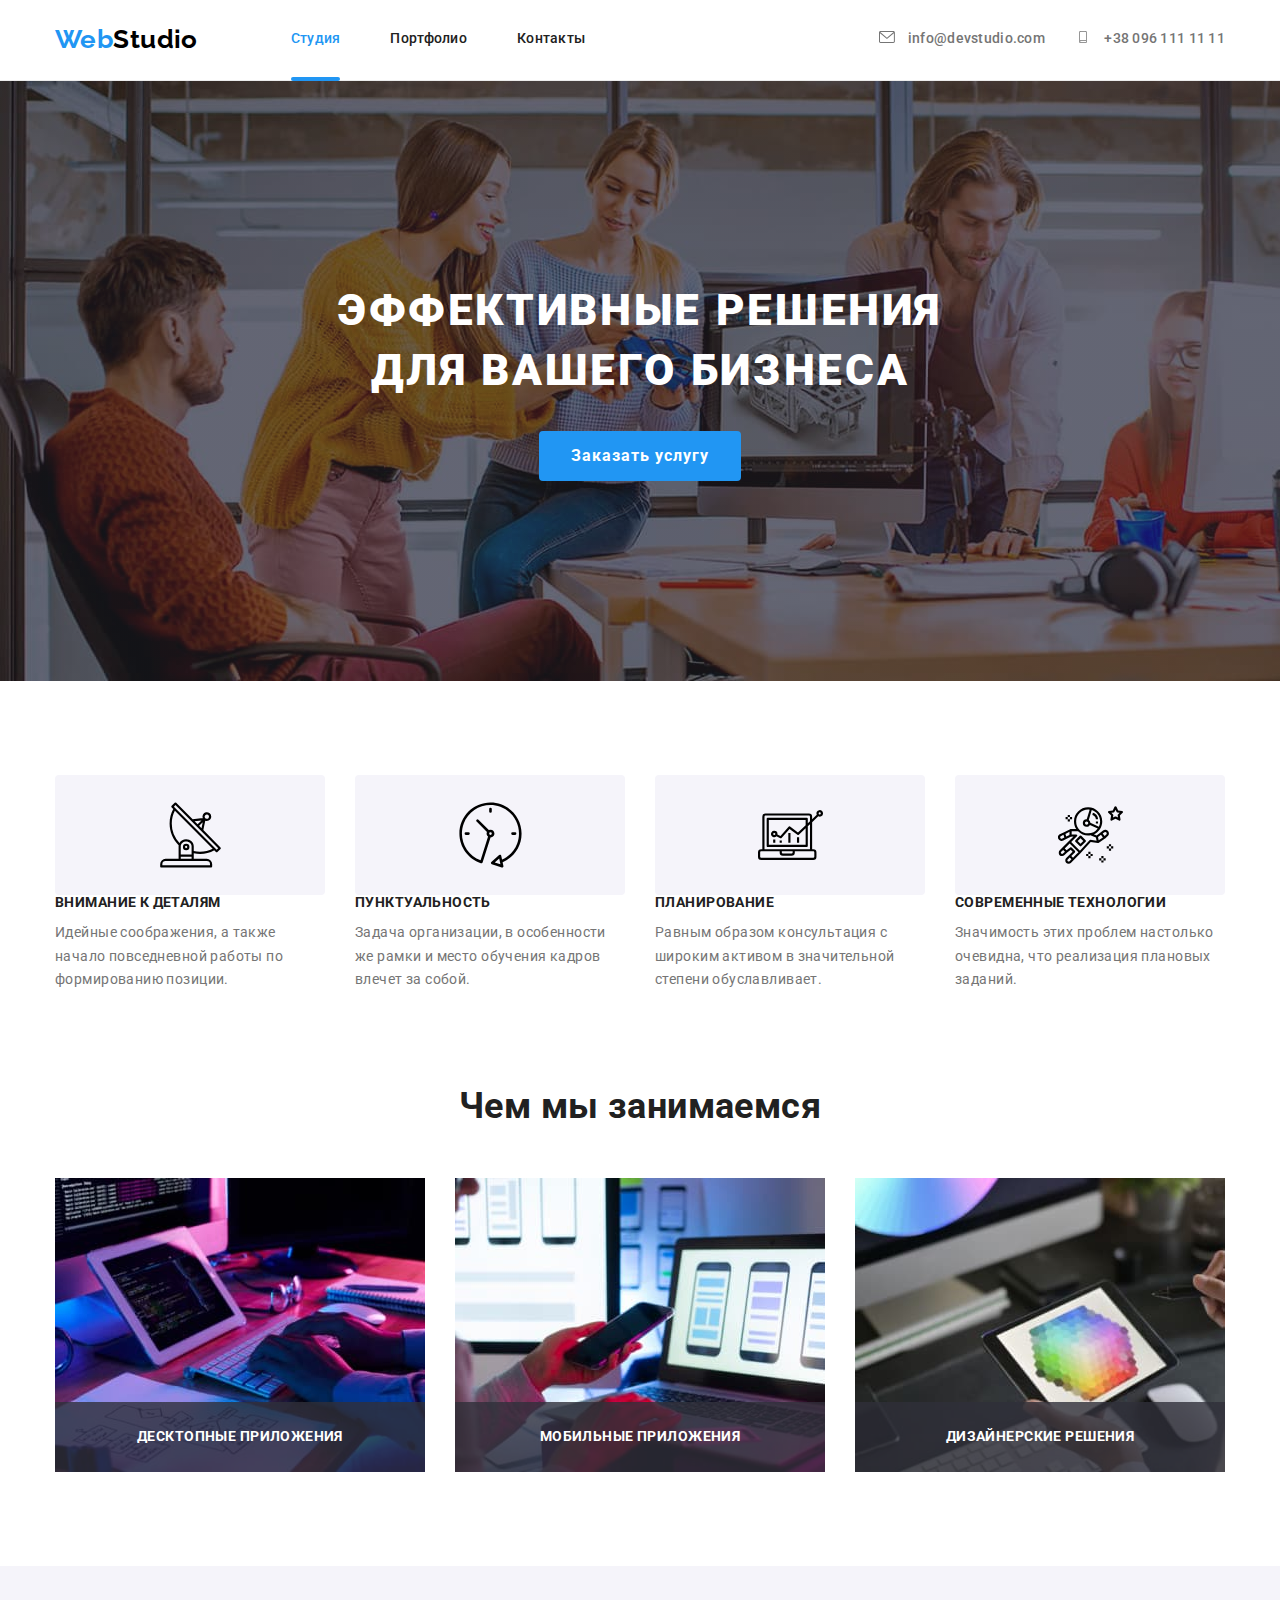
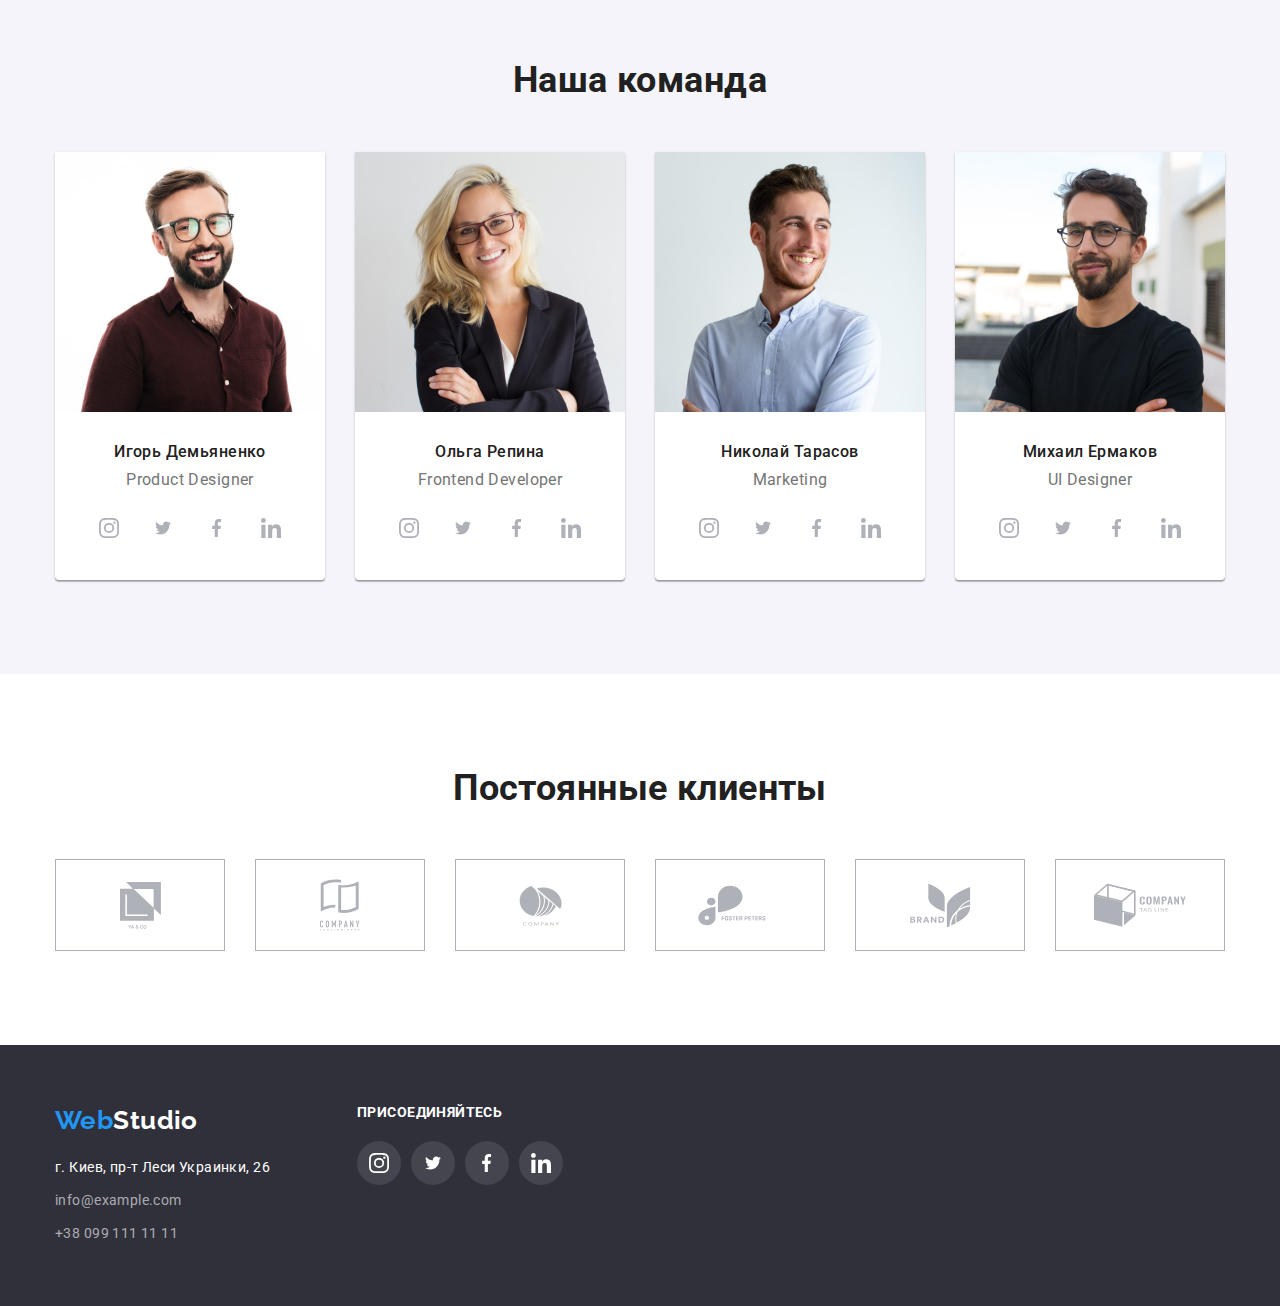
==== commit dec30d1b: "Добавляет иконку close через svg-sprite" ====
--- a/index.html
+++ b/index.html
@@ -72,7 +72,9 @@
                 dignissimos repudiandae vel quod esse. Tenetur, odio quasi!
               </p>
               <button data-modal-close type="button" class="button-close">
-                <img src="./images/close.svg" alt="Закрыть" width="30" height="30" />
+                <svg class="icon-close" width="30" height="30">
+                  <use href="./images/icons.svg#icon-close"></use>
+                </svg>
               </button>
             </div>
           </div>
--- a/css/styles.css
+++ b/css/styles.css
@@ -18,6 +18,7 @@
   --background-hero: rgba(47, 48, 58, 1);
   --background-description-index: rgba(47, 48, 58, 0.8);
   --background-description-portfolio: rgba(33, 150, 243, 0.9);
+  --timing-function: cubic-bezier(0.4, 0, 0.2, 1);
 }
 
 /*----------------------------- Палитра:-----------------------------
@@ -110,6 +111,11 @@
   border-radius: 50%;
 
   color: var(--primary-icon-color);
+
+  transition: background-color 250ms var(--timing-function), color 250ms var(--timing-function);
+  /* transition-property: background-color, color;
+  transition-duration: 250ms;
+  transition-timing-function: cubic-bezier(0.4, 0, 0.2, 1); */
 }
 
 .social-icon {
@@ -138,8 +144,6 @@
 /*----------------------------- Header -----------------------------*/
 
 .page-header {
-  position: relative;
-
   padding-top: 24px;
   padding-bottom: 25px;
   border-bottom: 1px solid var(--border-header-color);
@@ -172,6 +176,10 @@
   justify-content: space-between;
 }
 
+.page-header {
+  position: relative;
+}
+
 .page-header .main-nav {
   display: flex;
   align-items: center;
@@ -216,27 +224,29 @@
   font-weight: 500;
   letter-spacing: 0.02em;
   text-decoration: none;
+
+  transition: color 250ms var(--timing-function);
 }
 .site-nav .link:focus,
 .site-nav .link:hover {
   color: var(--accent-color);
 }
 
-/* .site-nav .item {
-  display: block;
-} */
-
 .current::after {
   position: absolute;
-  bottom: 0%;
+  bottom: -27px;
 
   content: '';
   display: block;
-  width: 48px;
+  width: 100%;
   height: 4px;
 
   background-color: var(--accent-color);
   border-radius: 2px;
+}
+
+.current {
+  position: relative;
 }
 
 .contacts-nav .link {
@@ -245,6 +255,8 @@
   font-weight: 500;
   letter-spacing: 0.02em;
   text-decoration: none;
+
+  transition: color 250ms var(--timing-function);
 }
 
 .contact-item {
@@ -351,26 +363,37 @@
   left: 0;
   right: 0;
   bottom: 0;
+
   background-color: var(--background-backdrop);
 
   z-index: 1;
-}
-
-.backdrop.is-hidden {
+
+  opacity: 1;
+  transition: opacity 250ms var(--timing-function);
+}
+
+.is-hidden {
   opacity: 0;
   pointer-events: none;
+}
+
+.is-hidden .modal {
+  transform: translate(-50%, -50%) scale(0);
 }
 
 .modal {
   position: absolute;
   top: 50%;
   left: 50%;
-  transform: translate(-50%, -50%);
+  transform: translate(-50%, -50%) scale(1);
 
   padding-top: 30px;
   height: 581px;
   width: 528px;
+
   background-color: #ffffff;
+
+  transition: transform 250ms var(--timing-function);
 }
 
 .button-close {
@@ -553,6 +576,8 @@
   justify-content: center;
   align-items: center;
   color: var(--primary-icon-color);
+
+  transition: border-color 250ms var(--timing-function), color 250ms var(--timing-function);
 }
 
 .client-link:hover,
@@ -581,12 +606,16 @@
 .contact-list .adress {
   color: var(--primari-white-color);
   line-height: 1.71;
+
+  transition: color 250ms var(--timing-function);
 }
 
 .contact-list .link {
   color: var(--secondary-white-color);
   line-height: 1.71;
   text-decoration: none;
+
+  transition: color 250ms var(--timing-function);
 }
 
 .contact-list .adress:focus,
@@ -627,6 +656,8 @@
 .footer-social-link {
   background-color: var(--background-icon-footer-color);
   color: var(--primari-white-color);
+
+  transition: background-color 250ms var(--timing-function);
 }
 
 .footer-social-link:hover,
@@ -658,8 +689,10 @@
   padding: 6px 22px;
   color: var(--title-text-color);
   background-color: var(--secondary-background-color-light);
-  /* font-family: inherit; */
   cursor: pointer;
+
+  transition: background-color 250ms var(--timing-function), color 250ms var(--timing-function),
+    box-shadow 250ms var(--timing-function);
 }
 
 .button-portfolio:hover,
@@ -725,6 +758,10 @@
   letter-spacing: 0.06em;
 }
 
+.cards-item {
+  transition: border 250ms var(--timing-function), box-shadow 250ms var(--timing-function);
+}
+
 .cards-item:hover,
 .cards-item:focus {
   box-shadow: 1px 4px 6px 0px rgba(0, 0, 0, 0.16), 0px 4px 4px 0px rgba(0, 0, 0, 0.06),
@@ -747,19 +784,27 @@
   position: absolute;
   bottom: 0;
 
+  padding: 63px 24px;
+
   width: 370px;
   height: 294px;
   background-color: var(--background-description-portfolio);
 
-  opacity: 0;
+  transform: translateY(100%);
+  transition: transform 250ms var(--timing-function);
+  /* opacity: 0.5;
+  transition: opacity 250ms cubic-bezier(0.4, 0, 0.2, 1); */
+}
+
+.card-thumb {
+  overflow: hidden;
+}
+
+.cards-item .card-thumb {
+  position: relative;
 }
 
 .card-description-text {
-  position: absolute;
-  top: 50%;
-  left: 50%;
-  transform: translate(-50%, -50%);
-
   width: 322px;
   height: 168px;
 
@@ -768,10 +813,8 @@
   color: var(--primari-white-color);
 }
 
-.cards-item:hover .card-description {
-  opacity: 1;
-}
-
-.cards-item .card-thumb {
-  position: relative;
-}
+.cards-item:hover .card-description,
+.cards-item:focus .card-description {
+  transform: translateY(0%);
+  /* opacity: 1; */
+}
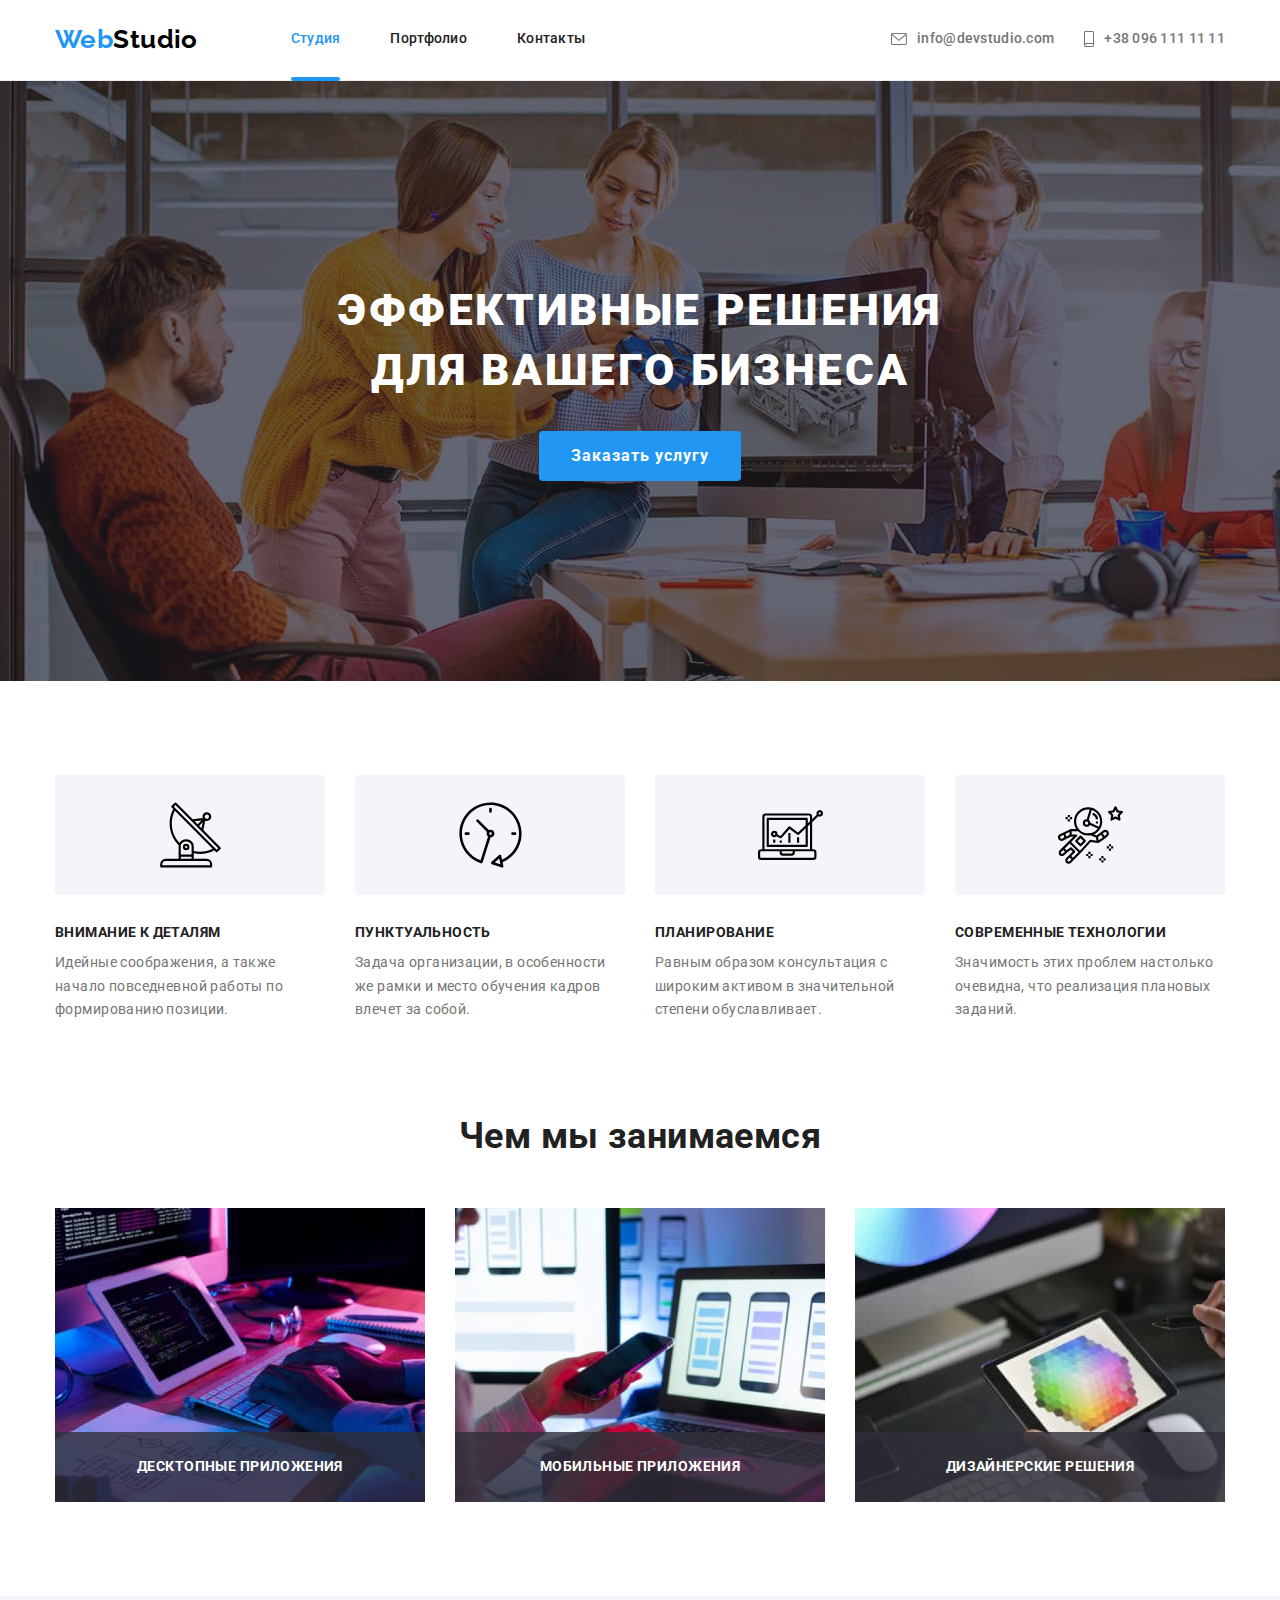
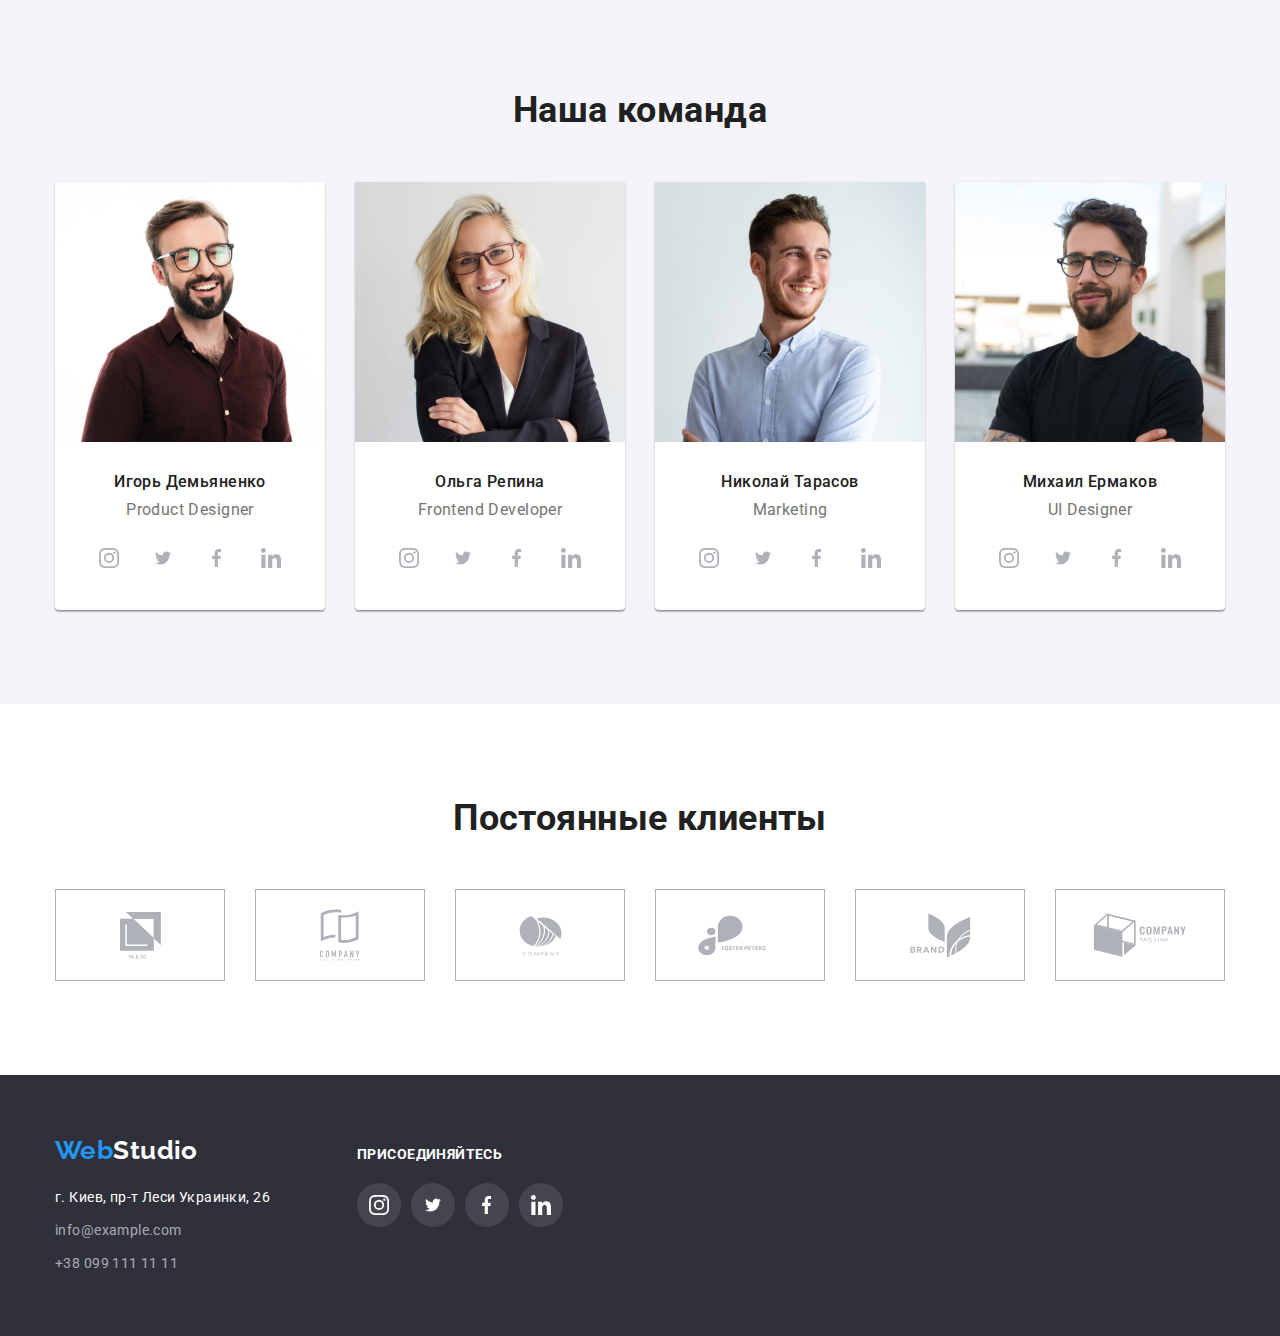
==== commit fddabee1: "Исправляет ошибки 4ДЗ" ====
--- a/index.html
+++ b/index.html
@@ -46,7 +46,7 @@
           </li>
           <li class="contact-item">
             <a href="tel:+380961111111" class="link">
-              <svg class="contact-icon">
+              <svg class="contact-icon smartphone">
                 <use href="./images/icons.svg#icon-smartphone"></use>
               </svg>
               +38 096 111 11 11</a
--- a/css/styles.css
+++ b/css/styles.css
@@ -206,8 +206,7 @@
 }
 
 .contact-item {
-  display: flex;
-  align-items: center;
+  fill: currentColor;
 }
 
 .contact-item:not(:last-child) {
@@ -249,7 +248,7 @@
   position: relative;
 }
 
-.contacts-nav .link {
+.contact-item .link {
   color: var(--primary-text-color);
   line-height: 1.14;
   font-weight: 500;
@@ -259,23 +258,29 @@
   transition: color 250ms var(--timing-function);
 }
 
-.contact-item {
-  fill: currentColor;
-}
-
-.contacts-nav .link:focus,
-.contacts-nav .link:hover {
+.contact-item .link:focus,
+.contact-item .link:hover {
   color: var(--accent-color);
 }
 
-.contacts-nav .item:not(:last-child) {
+.contact-item .item:not(:last-child) {
   margin-right: 50px;
+}
+
+.contact-item .link {
+  display: flex;
+  align-items: center;
 }
 
 .contact-icon {
   width: 16px;
   height: 12px;
   margin-right: 10px;
+}
+
+.smartphone {
+  width: 10px;
+  height: 16px;
 }
 
 /* Аналогичные варианты предыдущего селектора */
@@ -330,6 +335,8 @@
       var(--linear-gradient-hero-color)
     ),
     url('../images/bcg-hero.jpg');
+  background-size: cover;
+  background-repeat: no-repeat;
   background-clip: padding-box;
 }
 
@@ -423,6 +430,8 @@
 .feature-icon-thumb {
   width: 270px;
   height: 120px;
+  margin-bottom: 30px;
+
   background-color: var(--secondary-background-color-light);
   border-radius: 4px;
 
@@ -601,6 +610,7 @@
 
 .footer.container {
   display: flex;
+  align-items: baseline;
 }
 
 .contact-list .adress {
@@ -762,13 +772,6 @@
   transition: border 250ms var(--timing-function), box-shadow 250ms var(--timing-function);
 }
 
-.cards-item:hover,
-.cards-item:focus {
-  box-shadow: 1px 4px 6px 0px rgba(0, 0, 0, 0.16), 0px 4px 4px 0px rgba(0, 0, 0, 0.06),
-    0px 1px 1px 0px rgba(0, 0, 0, 0.12);
-  border: 1px solid rgba(238, 238, 238, 1);
-}
-
 .cards-item .text {
   color: var(--primary-text-color);
   font-size: 16px;
@@ -780,6 +783,16 @@
   text-decoration: none;
 }
 
+.card-link {
+  display: block;
+}
+
+.card-link:focus,
+.card-link:hover {
+  box-shadow: 1px 4px 6px 0px rgba(0, 0, 0, 0.16), 0px 4px 4px 0px rgba(0, 0, 0, 0.06),
+    0px 1px 1px 0px rgba(0, 0, 0, 0.12);
+}
+
 .card-description {
   position: absolute;
   bottom: 0;
